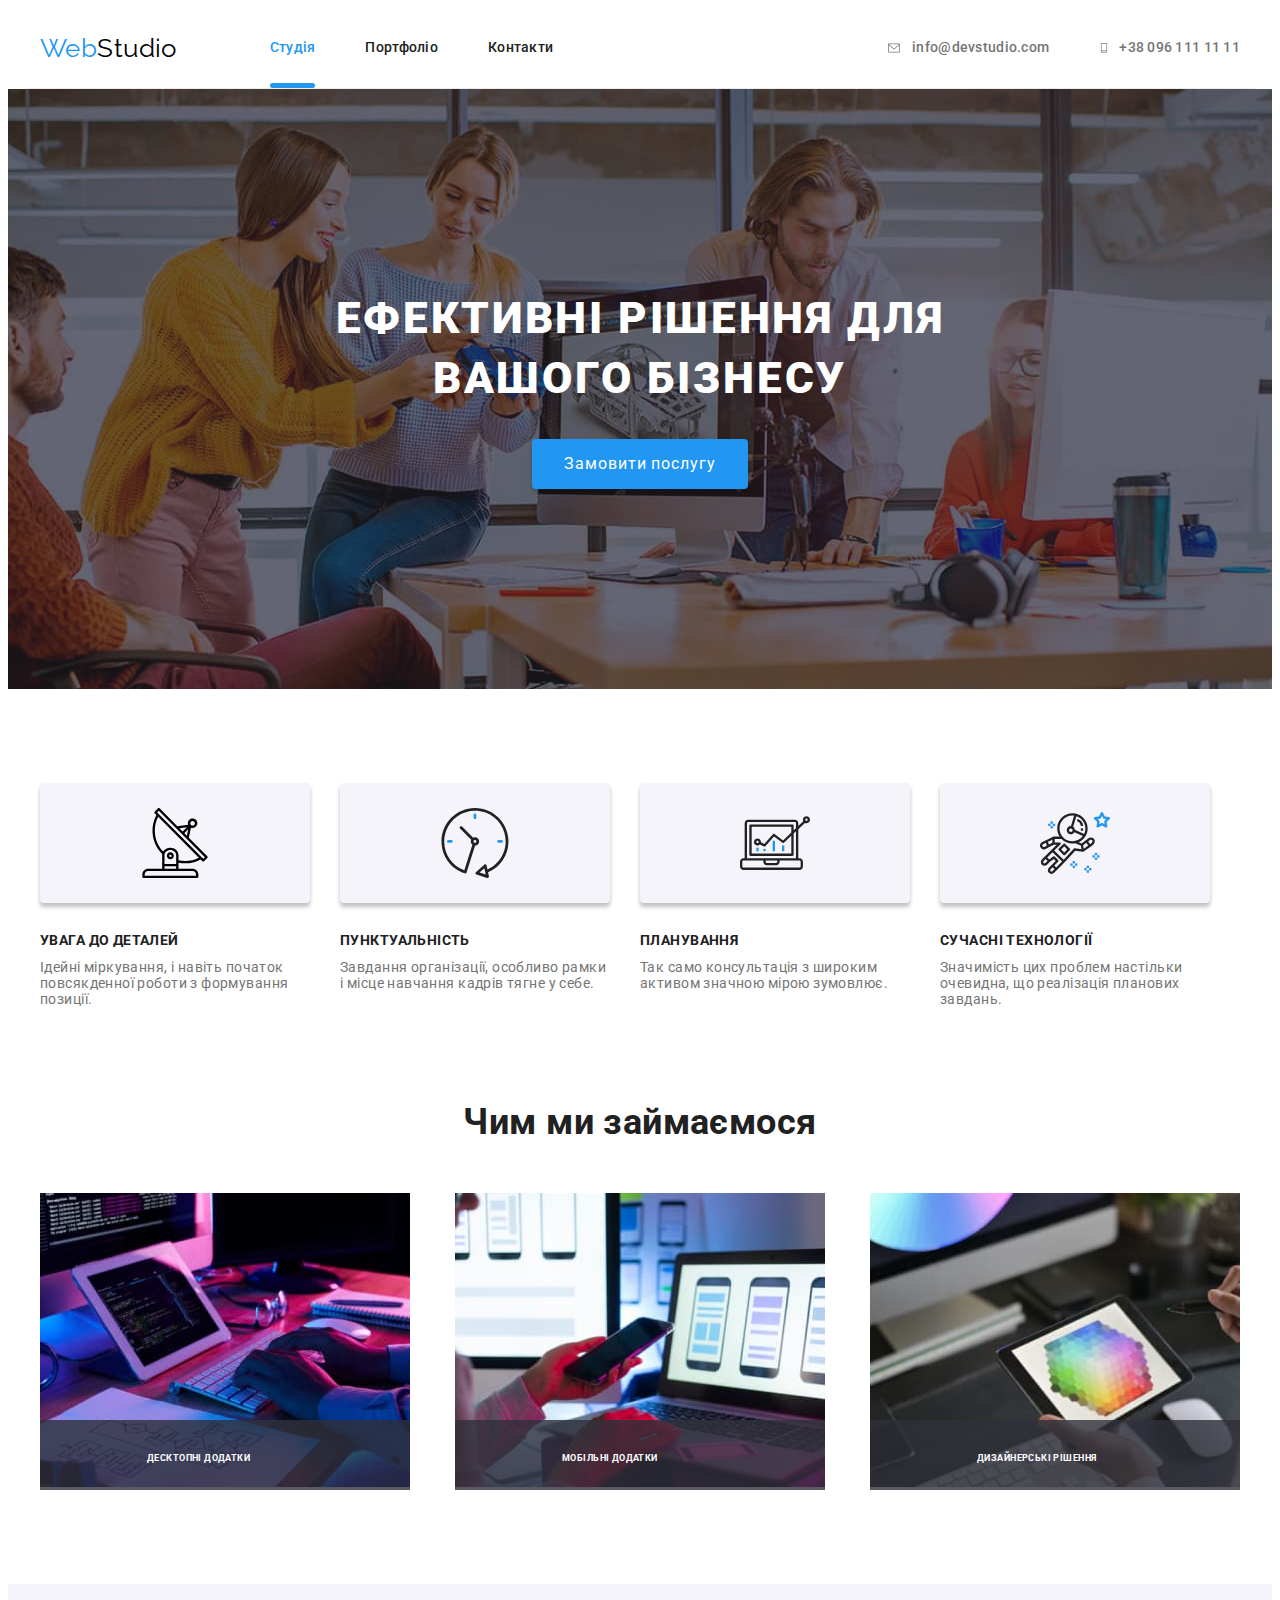
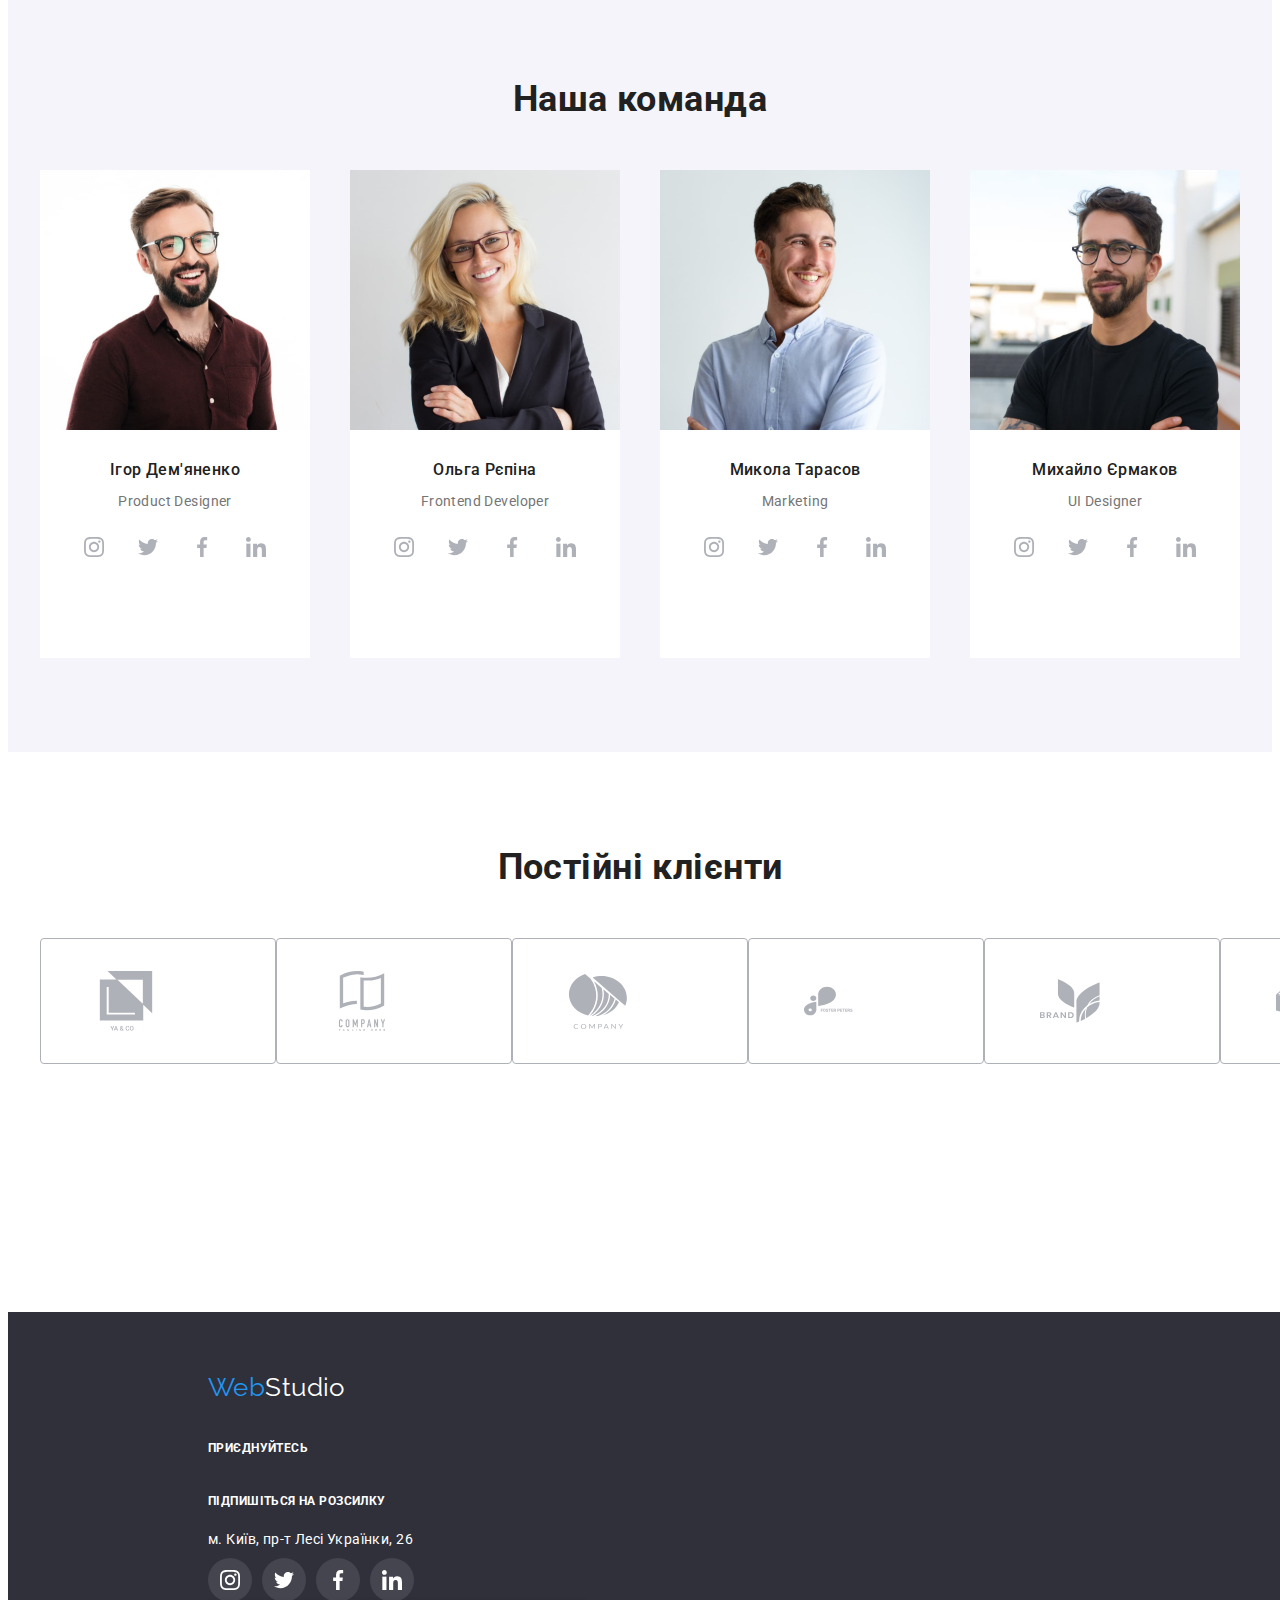
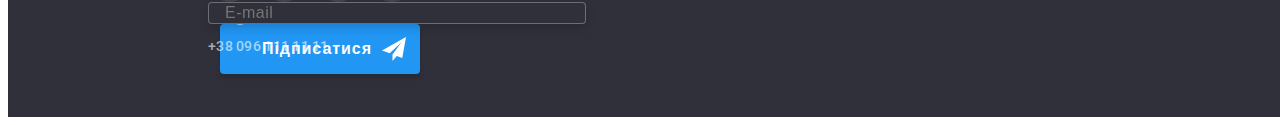
==== index.html @ 3f57dd4a "test for footer" ====
<!DOCTYPE html>
<html lang="uk">
<head>
    <meta charset="UTF-8">
    <meta http-equiv="X-UA-Compatible" content="IE=edge">
    <meta name="viewport" content="width=device-width, initial-scale=1.0">
    <title>Precourse</title>
    <style>
        @import url('https://fonts.googleapis.com/css2?family=Raleway:wght@700&family=Roboto:wght@400;500;700;900&display=swap');
    </style>
    <link rel="stylesheet" href="https://cdnjs.cloudflare.com/ajax/libs/modern-normalize/1.1.0/modern-normalize.min.css"
        integrity="sha512-wpPYUAdjBVSE4KJnH1VR1HeZfpl1ub8YT/NKx4PuQ5NmX2tKuGu6U/JRp5y+Y8XG2tV+wKQpNHVUX03MfMFn9Q=="
        crossorigin="anonymous" referrerpolicy="no-referrer" />
    <link rel="stylesheet" href="./css/styles.css" />
</head>
<body>
    <header class="header">
        <div class="container header__container">
            <nav class="navigation">
                <a href="./index.html" class="logo"> <span class="logo__accent">Web</span>Studio</a>
                <ul class="site-nav list">
                    <li class="item">
                        <a href="./index.html" class="site-nav__link link site-nav__link--current current">Студія</a>
                    </li>
                    <li class="item">
                        <a href="./portfolio.html" class="site-nav__link link">Портфоліо</a>
                    </li>
                    <li class="item">
                        <a href="#" class="site-nav__link link">Контакти</a>
                    </li>
                </ul>
            </nav>
            <ul class="list contacts-nav">
                <li class="item">
                    <a href="mailto:info@devstudio.com" class="contacts-nav__link link">
                        <svg class="contacts-nav__icon" width="16" height="12">
                            <use href="./images/icon.svg#icon-mail"></use>
                        </svg>info@devstudio.com</a>
                    </li>
                <li class="item">
                    <a href="tel:+380961111111" class="contacts-nav__link link"><svg class="contacts-nav__icon" width="10" height="16">
                        <use href="./images/icon.svg#icon-smartfone"></use>
                    </svg>+38 096 111 11 11</a>
                    </li>
            </ul>
        </div>
    </header>
    <main>
        <section class="hero overlay">
            <div class="container hero__container">
                <h1 class="hero__title">Ефективні рішення для вашого бізнесу</h1>
                <button type="button" class="hero__button" data-modal-open>Замовити послугу</button>
            </div>
        </section>
        <section class="features">
            <div class="section container features__container">
                <h2 class="features__title hidden">Переваги</h2>
                <ul class="list features-list">
                    <li class="item">
                        <div class="features-list__details">
                            <svg class="features__icon" width="70" height="70">
                                <use href="./images/icon.svg#icon-antena"></use>
                            </svg>
                        </div>
                        <h3 class="features-list__title">УВАГА ДО ДЕТАЛЕЙ</h3>
                        <p class="features__text">Ідейні міркування, і навіть початок повсякденної роботи з формування позиції.</p>
                    </li>
                    <li class="item">
                        <div class="features-list__details">
                            <svg class="features__icon" width="70" height="70">
                            <use href="./images/icon.svg#icon-rolex"></use>
                            </svg>
                        </div>
                        <h3 class="features-list__title">ПУНКТУАЛЬНІСТЬ</h3>
                        <p class="features__text">Завдання організації, особливо рамки і місце навчання кадрів тягне у себе.</p>
                    </li>
                    <li class="item">
                        <div class="features-list__details">
                            <svg class="features__icon" width="70" height="70">
                            <use href="./images/icon.svg#icon-comp"></use>
                            </svg>
                        </div>
                        <h3 class="features-list__title">ПЛАНУВАННЯ</h3>
                        <p class="features__text">Так само консультація з широким активом значною мірою зумовлює.</p>
                    </li>
                    <li class="item">
                        <div class="features-list__details">
                                <svg class="features__icon" width="70" height="70">
                                <use href="./images/icon.svg#icon-superman"></use>
                            </svg>
                        </div>
                        <h3 class="features-list__title">СУЧАСНІ ТЕХНОЛОГІЇ</h3>
                        <p class="features__text">Значимість цих проблем настільки очевидна, що реалізація планових завдань.</p>
                    </li>
                </ul>
            </div>
        </section>
        <section>
            <div class="section container work">
                <h2 class="work__title">Чим ми займаємося</h2>
                <ul class="list work__section">
                    <li>
                        <div class="work-design">
                            <img class="work-design__image" src="./images/picture1.jpg" alt="Чоловік друкує завдання з листка на планшеті" width="370" height="294">
                                <div class="work-backgroung"></div>
                            <h6 class="work-backgroung__text">десктопні додатки</h6>
                        </div>   
                    </li>
                    <li>
                        <div class="work-design">
                            <img class="work-design__image" src="./images/picture2.jpg" alt="Жінка друкує завдання з смартфону на ноутбукі" width="370" height="294">
                                <div class="work-backgroung"></div>
                            <h6 class="work-backgroung__text">мобільні додатки</h6>
                        </div>
                    </li>
                    <li>
                        <div class="work-design">
                            <img class="work-design__image" src="./images/picture3.jpg" alt="Жінка підбирає колір з планшету на комп'ютері" width="370" height="294">
                                <div class="work-backgroung"></div>
                            <h6 class="work-backgroung__text">дизайнерські рішення</h6>
                        </div>
                    </li>
                </ul>
            </div>
        </section>
        <section class="team">
            <div class="section container">
                <h2 class="team__title">Наша команда</h2>
                <ul class="list team__cards-list">
                    <li class="cards">
                        <img class="cards__photo" src="./images/photo1.jpg" alt="Ігор Дем'яненко" width="270" height="260">
                        <div class="business-card">
                            <h4 class="business-card__name">Ігор Дем'яненко</h4>
                            <p class="business-card__text">Product Designer</p>
                                <ul class="icons-list list">
                                    <li class="item">
                                        <a class="circle-icon" href="">
                                            <svg class="circle-icon__svg" width="20" height="20">
                                                <use href="./images/icon.svg#icon-instagram"></use>
                                            </svg>
                                        </a>
                                    </li>
                                    <li class="item">
                                        <a class="circle-icon" href="">
                                            <svg class="circle-icon__svg" width="20" height="20">
                                                <use href="./images/icon.svg#icon-twitter"></use>
                                            </svg>
                                        </a>
                                    </li>
                                    <li class="item">
                                        <a class="circle-icon" href="">
                                            <svg class="circle-icon__svg" width="20" height="20">
                                                <use href="./images/icon.svg#icon-facebook"></use>
                                            </svg>
                                        </a>
                                    </li>
                                    <li class="item">
                                        <a class="circle-icon" href="">
                                            <svg class="circle-icon__svg" width="20" height="20">
                                                <use href="./images/icon.svg#icon-linkedin"></use>
                                            </svg>
                                        </a>
                                    </li>
                                </ul>
                        </div>
                    </li>
                    <li class="cards">
                        <img class="cards__photo" src="./images/photo2.jpg" alt="Ольга Рєпіна" width="270" height="260">
                        <div class="business-card">
                            <h4 class="business-card__name">Ольга Рєпіна</h4>
                            <p class="business-card__text">Frontend Developer</p>
                            <ul class="icons-list list">
                                <li class="item">
                                    <a class="circle-icon" href="">
                                        <svg class="circle-icon__svg" width="20" height="20">
                                            <use href="./images/icon.svg#icon-instagram"></use>
                                        </svg>
                                    </a>
                                </li>
                                <li class="item">
                                    <a class="circle-icon" href="">
                                        <svg class="circle-icon__svg" width="20" height="20">
                                            <use href="./images/icon.svg#icon-twitter"></use>
                                        </svg>
                                    </a>
                                </li>
                                <li class="item">
                                    <a class="circle-icon" href="">
                                        <svg class="circle-icon__svg" width="20" height="20">
                                            <use href="./images/icon.svg#icon-facebook"></use>
                                        </svg>
                                    </a>
                                </li>
                                <li class="item">
                                    <a class="circle-icon" href="">
                                        <svg class="circle-icon__svg" width="20" height="20">
                                            <use href="./images/icon.svg#icon-linkedin"></use>
                                        </svg>
                                    </a>
                                </li>
                            </ul>
                        </div>
                    </li>
                    <li class="cards">
                        <img class="cards__photo" src="./images/photo3.jpg" alt="Микола Тарасов" width="270" height="260">
                        <div class="business-card">
                            <h4 class="business-card__name">Микола Тарасов</h4>
                            <p class="business-card__text">Marketing</p>
                            <ul class="icons-list list">
                                <li class="item">
                                    <a class="circle-icon" href="">
                                        <svg class="circle-icon__svg" width="20" height="20">
                                            <use href="./images/icon.svg#icon-instagram"></use>
                                        </svg>
                                    </a>
                                </li>
                                <li class="item">
                                    <a class="circle-icon" href="">
                                        <svg class="circle-icon__svg" width="20" height="20">
                                            <use href="./images/icon.svg#icon-twitter"></use>
                                        </svg>
                                    </a>
                                </li>
                                <li class="item">
                                    <a class="circle-icon" href="">
                                        <svg class="circle-icon__svg" width="20" height="20">
                                            <use href="./images/icon.svg#icon-facebook"></use>
                                        </svg>
                                    </a>
                                </li>
                                <li class="item">
                                    <a class="circle-icon" href="">
                                        <svg class="circle-icon__svg" width="20" height="20">
                                            <use href="./images/icon.svg#icon-linkedin"></use>
                                        </svg>
                                    </a>
                                </li>
                            </ul>
                        </div>
                    </li>
                    <li class="cards">
                        <img class="cards__photo" src="./images/photo4.jpg" alt="Михайло Єрмаков" width="270" height="260">
                        <div class="business-card">
                            <h4 class="business-card__name">Михайло Єрмаков</h4>
                            <p class="business-card__text">UI Designer</p>
                            <ul class="icons-list list">
                                <li class="item">
                                    <a class="circle-icon" href="">
                                        <svg class="circle-icon__svg" width="20" height="20">
                                            <use href="./images/icon.svg#icon-instagram"></use>
                                        </svg>
                                    </a>
                                </li>
                                <li class="item">
                                    <a class="circle-icon" href="">
                                        <svg class="circle-icon__svg" width="20" height="20">
                                            <use href="./images/icon.svg#icon-twitter"></use>
                                        </svg>
                                    </a>
                                </li>
                                <li class="item">
                                    <a class="circle-icon" href="">
                                        <svg class="circle-icon__svg" width="20" height="20">
                                            <use href="./images/icon.svg#icon-facebook"></use>
                                        </svg>
                                    </a>
                                </li>
                                <li class="item">
                                    <a class="circle-icon" href="">
                                        <svg class="circle-icon__svg" width="20" height="20">
                                            <use href="./images/icon.svg#icon-linkedin"></use>
                                        </svg>
                                    </a>
                                </li>
                            </ul>
                        </div>
                    </li>
                </ul>
            </div>
            <section class="section clients">
                <div class="container">
                    <h2 class="clients__title">Постійні клієнти</h2>
                    <ul class="clients__icon list">
                        <li class="item">
                            <a class="clients__link" href="#"><svg width="106" height="60">
                                <use href="./images/icon.svg#icon-clientyaco"></use>
                                </svg>
                            </a>
                        </li>
                        <li class="item">
                            <a class="clients__link" href="#"><svg width="106" height="60">
                                <use href="./images/icon.svg#icon-clienttaglinehere"></use>
                                </svg>
                            </a>
                        </li>
                        <li class="item">
                            <a class="clients__link" href="#">
                                <svg width="106" height="60">
                                <use href="./images/icon.svg#icon-clientcompany"></use>
                                </svg>
                            </a>
                        </li>
                        <li class="item">
                            <a class="clients__link" href="#">
                                <svg width="106" height="60">
                                <use href="./images/icon.svg#icon-clientfosterpeters"></use>
                                </svg>
                            </a>
                        </li>
                        <li class="item">
                            <a class="clients__link" href="#">
                                <svg width="106" height="60">
                                <use href="./images/icon.svg#icon-clientbrand"></use>
                                </svg>
                            </a>
                        </li>
                        <li class="item">
                            <a class="clients__link" href="#">
                                <svg width="106" height="60">
                                <use href="./images/icon.svg#icon-clienttagline"></use>
                                </svg>
                            </a>
                        </li>
                    </ul>
                </div>
            </section>
        </section>
    </main>
    <footer class="footer">
        <div class="footer__nav container"> 
            <div class="footer-first-flex">
                <a href="./index.html" class="logo footer-first-flex__footer-logo"> <span class="logo__accent">Web</span>Studio</a>
                <h5 class="footer-first-flex__join-title">приєднуйтесь</h5>
                <h5 class="footer-first-flex__join-title footer-first-flex__join-title--marginleft">підпишіться на розсилку</h5>
            </div>
            <div class="footer-second-flex">
                <address class="footer-second-flex__address-text">м. Київ, пр-т Лесі Українки, 26</address>
                <ul class="footer-second-flex__footer-icon list">
                    <li class="item">
                        <a class="circle-icon footer-circle-icon" href="#">
                            <svg class="icon" width="20" height="20">
                                <use href="./images/icon.svg#icon-instagram"></use>
                            </svg>
                        </a>
                    </li>
                    <li class="item">
                        <a class="circle-icon footer-circle-icon" href="#">
                            <svg class="icon" width="20" height="20">
                                <use href="./images/icon.svg#icon-twitter"></use>
                            </svg>
                        </a>
                    </li>
                    <li class="item">
                        <a class="circle-icon footer-circle-icon" href="#">
                            <svg class="icon" width="20" height="20">
                                <use href="./images/icon.svg#icon-facebook"></use>
                            </svg>
                        </a>
                    </li>
                    <li class="item">
                        <a class="circle-icon footer-circle-icon" href="#">
                            <svg class="icon" width="20" height="20">
                                <use href="./images/icon.svg#icon-linkedin"></use>
                            </svg>
                        </a>
                    </li>
                </ul>
                <form class="spam"></form>
                    <label for="mail"></label>
                    <input class="spam-field" type="email" name="mail" placeholder="E-mail" />
                    <button class="spam-btn" type="submit">Підписатися
                        <svg class="icon" width="24" height="24">
                                <use href="./images/icon.svg#icon-paperplane"></use>
                            </svg>
                    </button>
                </form>
            </div>
                <ul class="list footer-links">
                    <li class="item">
                        <a href="mailto:info@devstudio.com" class="contacts-nav__link footer-link link">info@devstudio.com</a>
                    </li>
                    <li class="item">
                        <a href="tel:+380961111111" class="contacts-nav__link footer-link link">+38 096 111 11 11</a>
                    </li>
                </ul>
        </div>
            
    </footer>

    <div class="backdrop is-hidden" data-backdrop>
        <div class="modal">
            <p class="modal__title">Залиште свої дані, ми вам передзвонимо</p>
             <form class="modal__form-field">

                    <label for="name" class="modal__form-label">Ім'я
                    <input type="name" class="modal__form-input" name="username" id="name">
                    <svg class="modal__icon" width="18" height="18">
                        <use href="./images/icon.svg#icon-persone"></use>
                        </svg>
                    </label>
                
                    <label for="tel" class="modal__form-label">Телефон
                        <input type="tel" class="modal__form-input" name="phone" id="tel">
                        <svg class="modal__icon" width="18" height="18">ramka
                        <use href="./images/icon.svg#icon-modaltrubka"></use>
                        </svg>
                    </label>

                    <label for="mail" class="modal__form-label">Пошта
                        <input type="mail" class="modal__form-input" name="mail" id="mail">
                        <svg class="modal__icon" width="18" height="18">
                        <use href="./images/icon.svg#icon-modalenvelope"></use>
                        </svg>
                    
                    </label>


                    <label class="modal__form-label">Коментар
                    <textarea class="modal__form-textarea" name="feedback" rows="5" placeholder="Введіть текст"></textarea>
                    </label>

                    <label class="modal__form-privacy">
                        <svg class="modal__icon" width="18" height="18">
                        <use href="./images/icon.svg#icon-modalramka"></use>
                        </svg>

                    <div class="checkbox-form">
                        <input class="checkbox-form__hidden" type="checkbox" name="confirmation" value="agreement"/>
                        <span class="checkbox-form_ramka"></span>
                        <p class="checkbox-form__modal-text">Погоджуюся з розсилкою та приймаю <a href=""class="checkbox-form__agreement-link">Умови договору</a></p>
                    </div>
                    </label>

                    <button class="modal-main-btn" type="submit">Відправити</button>
                </form>
                   <button class="modal-cross-btn" data-modal-close>
                        <svg width="11" height="11">
                        <use href="./images/icon.svg#icon-cross"></use>
                        </svg>
                    </button>
        </div>
        
    
    </div>
        
    
    </div>
    
    <script src="./js/modal.js"></script>
</body>
</html>
---- css/styles.css ----
:root {
  --primary-text-color: #757575;
  --primery-title-color: #212121;
  --accent-color: #2196f3;
  --primary-white-color: #ffffff;
  --footer-hero-background-color: #2f303a;
  --header-logo-color: #000000;
  --staff-color: #f5f4fa;
  --icon-color: #afb1b8;
}

body {
  background-color: var(--primary-white-color);
  color: var(--primary-text-color);
  font-family: Roboto, sans-serif;
  font-size: 14px;
  letter-spacing: 0.03em;
}

.list {
  list-style: none;
  padding: 0;
  margin: 0;
}

.link {
  text-decoration: none;
}

.logo {
  display: inline-block;
  text-decoration: none;
  margin-right: 93px;

  font-family: 'Raleway', variable;
  font-size: 26px;
  line-height: 1.19;
  color: var(--header-logo-color);
}
.logo__accent {
  color: var(--accent-color);
}

.contacts-nav__link {
  display: flex;
  align-items: center;
  color: var(--primary-text-color);
  font-weight: 500;
  line-height: 1.4;
  letter-spacing: 0.02em;

  transition: color 250ms cubic-bezier(0.4, 0, 0.2, 1);
}

.contacts-nav__link:hover,
.contacts-nav__link:focus {
  color: var(--accent-color);
}

.link:hover,
.link:focus {
  color: var(--accent-color);
}

.hero {
  padding-top: 0;
}

.footer {
  min-width: 1600px;
  padding-top: 60px;
  padding-bottom: 60px;
  background: var(--footer-hero-background-color);
  margin: 0 auto;
}

.hero__title {
  margin-top: 0;
  margin-bottom: 30px;
  margin-left: auto;
  margin-right: auto;
  width: 696px;

  text-transform: uppercase;
  font-weight: 900;
  font-size: 44px;
  line-height: 1.36;
  letter-spacing: 0.06em;
  color: var(--primary-white-color);
}

.hidden {
  visibility: hidden;

  position: absolute;
  width: 1px;
  height: 1px;
  padding: 0;
  margin: -1px;
  clip-path: inset(100%);
  clip: rect(0 0 0 0);
  overflow: hidden;
  white-space: nowrap;
  border: 0;
}

.work__title,
.team__title,
.clients__title {
  margin-top: 0;
  margin-bottom: 50px;
  width: 366px;
  margin-left: auto;
  margin-right: auto;

  text-align: center;
  font-size: 36px;
  line-height: 1.17;
  color: var(--primery-title-color);
}

.team__title {
  width: 264px;
}

.clients__title {
  margin-bottom: 50px;
}

.site-nav__link {
  position: relative;
  display: block;
  padding-top: 32px;
  padding-bottom: 32px;

  font-weight: 500;
  line-height: 1.14;
  letter-spacing: 0.02em;
  color: var(--primery-title-color);

  transition: color 250ms cubic-bezier(0.4, 0, 0.2, 1);
}

.site-nav__link--current,
.portfolio__project .current {
  color: var(--accent-color);
}

.site-nav {
  display: flex;
}

.site-nav .item + .item {
  margin-left: 50px;
}

.contacts-nav {
  display: flex;
  margin-left: auto;
}

.navigation {
  display: flex;
}

.navigation .logo {
  display: flex;
  align-items: center;
}

.contacts-nav .item:not(:last-child) {
  padding-right: 50px;
}

.features-list__title {
  margin-top: 0;
  margin-bottom: 10px;
  width: 270px;
  font-size: 14px;
  line-height: 1.14;
  color: var(--primery-title-color);
}

.features__text {
  margin-top: 0;
  margin-bottom: 0;
  width: 270px;
}

.business-card__name {
  margin-top: 0;
  margin-bottom: 10px;
  font-weight: 500;
  font-size: 16px;
  line-height: 1.19;
  color: var(--primery-title-color);
}

.team {
  background-color: var(--staff-color);
}

.hero__button {
  display: inline-block;
  min-width: 216px;
  height: 50px;
  padding: 10px 32px;

  text-align: center;
  border: none;
  border-radius: 4px;

  background-color: var(--accent-color);
  color: var(--primary-white-color);
  box-shadow: 0px 4px 4px rgba(0, 0, 0, 0.15);
  font-size: 16px;
  line-height: 1.9;
  letter-spacing: 0.06em;
  cursor: pointer;
  font-family: inherit;

  transition: background-color 250ms cubic-bezier(0.4, 0, 0.2, 1);
}

.hero__button:hover,
.hero__button:focus {
  background-color: var(--accent-color);
}

.portfolio__button-list {
  display: flex;
  justify-content: center;
  margin-bottom: 34px;
}

.portfolio__button-list .item:not(:last-child) {
  margin-right: 8px;
}

.portfolio__button {
  display: inline-block;
  cursor: pointer;
  text-align: center;
  border-radius: 4px;
  border: none;
  height: 38px;
  padding: 6px 22px;
  background-color: #f5f4fa;
  color: var(--primery-title-color);
  font-weight: 500;
  font-size: 16px;
  line-height: 1.63;
  font-family: inherit;

  transition: background-color 250ms cubic-bezier(0.4, 0, 0.2, 1),
    color 250ms cubic-bezier(0.4, 0, 0.2, 1), box-shadow 250ms cubic-bezier(0.4, 0, 0.2, 1);
}

.portfolio__project .current {
  padding: 6px 25px;
}

.portfolio__button:hover,
.portfolio__button:focus {
  background-color: var(--accent-color);
  color: var(--primary-white-color);
  box-shadow: 0 4px 4px 0 rgba(0, 0, 0, 0.25);
}

.project-title {
  margin-top: 0;
  margin-bottom: 4px;
  font-size: 18px;
  line-height: 2;
  letter-spacing: 0.06em;
  color: var(--primery-title-color);
}

.project-examples {
  padding: 20px 24px;
  width: 370px;
  background: var(--primary-white-color);
  border: 1px solid #eeeeee;
}

.footer-link {
  color: rgba(255, 255, 255, 0.6);
}

.footer-links .item:not(:last-child) {
  margin-bottom: 9px;
}

.features .text {
  line-height: 1.71;
}

.business-card {
  padding-top: 30px;
  padding-bottom: 30px;
  width: 270px;
  height: 168px;
  text-align: center;
  background-color: var(--primary-white-color);
}

.business-card .text {
  display: inline-block;
  min-width: 76px;
  margin: 0;
  font-size: 16px;
  line-height: 1.19;
}

.portfolio__project .text {
  font-size: 16px;
  line-height: 1.88;
  color: var(--primary-text-color);
}

.project-examples .text {
  margin: 0;
}

.footer-second-flex__address-text {
  width: 231px;
  height: 21px;
  margin-bottom: 9px;
  font-style: normal;
  line-height: 1.71;
  color: var(--primary-white-color);
}

.container {
  max-width: 1200px;
  padding-left: 15px;
  padding-right: 15px;
  margin: 0 auto;
}

.header__container {
  display: flex;
  align-items: center;
  justify-content: center;
  border-bottom: 1px solid #ececec;
}
.section {
  padding-top: 94px;
  padding-bottom: 94px;
}

.hero__container {
  padding-top: 200px;
  padding-bottom: 280px;
  text-align: center;
}

.features__container,
.portfolio-button-container {
  padding-bottom: 0;
}

.work {
  padding-bottom: 94px;
}

.clients {
  height: 372px;
  margin-left: auto;
  margin-right: auto;
  background-color: var(--primary-white-color);
}

.footer-container {
  padding-top: 0;
  padding-bottom: 0;
}

.project-container {
  padding-top: 50px;
  padding-bottom: 94px;
}

.project-overlay__picture,
.cards__photo {
  display: block;
}

.features-list {
  display: flex;
  flex-direction: row;
}
.features-list .item:not(:last-child) {
  margin-right: 30px;
}

.work__section {
  display: flex;
  justify-content: space-between;
}

.team__cards-list {
  display: flex;
  justify-content: space-between;
}

.project {
  display: flex;
  flex-wrap: wrap;
}

.project .item {
  margin-right: 30px;
  margin-bottom: 30px;
}

.project .item:nth-child(3n) {
  margin-right: 0;
}

.project .item:nth-last-child(-n + 3) {
  margin-bottom: 0;
}

.project .item:hover {
  box-shadow: 0 4px 4px 0 rgba(0, 0, 0, 0.25);
}
/* Overlay */

.overlay {
  max-width: 1600px;
  height: 600px;
  margin-right: auto;
  margin-left: auto;
  background-color: var(--footer-hero-background-color);

  background-image: linear-gradient(to right, rgba(47, 48, 58, 0.4), rgba(47, 48, 58, 0.4)),
    url('../images/Hero.jpg');
  background-position: center;
  background-repeat: no-repeat;
  background-size: cover;
}

.cards:hover {
  box-shadow: 0 4px 4px 0 rgba(0, 0, 0, 0.25);
}

/* Icons */

.contacts-nav__icon {
  display: inline-block;
  margin-right: 10px;
  fill: currentColor;
}

.features-list__details {
  display: flex;
  justify-content: center;
  align-items: center;
  margin-bottom: 30px;

  width: 270px;
  height: 120px;
  border-radius: 4px;
  box-shadow: 0 4px 4px 0 rgba(0, 0, 0, 0.25);
  background-color: var(--staff-color);
}

.icons-list {
  display: flex;
  justify-content: center;
  margin-top: 16px;
  padding: 0 32px 30px;
  margin-left: auto;
  margin-right: auto;
  width: 206px;
  height: 44px;
}

.icons-list .item:not(:last-child) {
  margin-right: 10px;
}

.circle-icon {
  display: flex;
  justify-content: center;
  align-items: center;
  border-radius: 50%;
  width: 44px;
  height: 44px;
  fill: var(--icon-color);

  transition: background-color 250ms cubic-bezier(0.4, 0, 0.2, 1),
    border-color 250ms cubic-bezier(0.4, 0, 0.2, 1), fill 250ms cubic-bezier(0.4, 0, 0.2, 1);
}

.circle-icon:hover,
.circle-icon:focus {
  background-color: var(--accent-color);
  border-color: var(--accent-color);
  fill: var(--primary-white-color);
}

.clients__link {
  display: flex;
  justify-content: space-between;
  align-items: center;
  width: 170px;
  height: 92px;
  cursor: pointer;
  padding: 16px 32px;
  border: 1px solid var(--icon-color);
  border-radius: 4px;
  fill: var(--icon-color);

  transition: background-color 250ms cubic-bezier(0.4, 0, 0.2, 1),
    border-color 250ms cubic-bezier(0.4, 0, 0.2, 1), fill 250ms cubic-bezier(0.4, 0, 0.2, 1);
}

.clients__icon {
  display: flex;
  justify-content: space-between;
  align-items: center;
}

.clients__link:hover,
.clients__link:focus {
  border-color: var(--accent-color);
  fill: var(--accent-color);
}

/* Footer-join */
.footer-first-flex {
  display: flex;
  flex-direction: column;
  width: 231px;
  margin-right: 70px;
}
.footer-second-flex {
  display: flex;
  flex-direction: column;
  width: 206px;
  height: 80px;
  /* margin-right: 93px; */
}
.third-flex{
  display: flex;
  flex-direction: column;
  width: 570px;
  height: 86px;
}
.both-flex{
  display: flex;
  width: 580px;
}
.footer-first-flex__join-title {
  line-height: 1.14;
  text-transform: uppercase;
  margin-bottom: 20px;
  color: var(--primary-white-color);
}

.footer-first-flex__footer-logo {
  display: inline-block;
  margin-right: 0;
  padding: 0;
  margin-bottom: 20px;
  color: var(--primary-white-color);
}

.footer-second-flex__footer-icon {
  display: flex;
}
.all-flex{
  display: flex;
  flex-direction: row;
}
/* Spam-form */


.spam-btn {
  display: flex;
  justify-content: center;
  align-items: center;
  margin-left: 12px;
  padding: 10px 0 10px 28px;
  cursor: pointer;

  width: 200px;
  font-weight: 700;
  font-size: 16px;
  line-height: 1.86;
  letter-spacing: 0.06em;
  color: var(--primary-white-color);
  background-color: var(--accent-color);
  background: #2196f3;
  box-shadow: 0px 4px 4px rgba(0, 0, 0, 0.15);
  border: none;
  border-radius: 4px;
}

.spam-field {
  width: 358px;
  height: 50px;
  background-color: rgba(47, 48, 58, 1);
  border: 1px solid rgba(255, 255, 255, 0.3);
  filter: drop-shadow(0px 4px 4px rgba(0, 0, 0, 0.15));
  border-radius: 4px;
  padding-left: 16px;

  font-weight: 400;
  font-size: 16px;
  line-height: 1.25;
  letter-spacing: 0.03em;
  color: rgba(255, 255, 255, 0.6);
}

.spam-btn .icon {
  margin-left: 10px;
  fill: var(--primary-white-color);
}

.spam-field input::placeholder {
  font-weight: 400;
  font-size: 30px;
  padding-left: 16px;
  padding-top: 12px;
  line-height: 1.25;
  letter-spacing: 0.03em;
  color: rgba(255, 255, 255, 0.6);
}


.footer-second-flex__footer-icon .item:not(:last-child) {
  margin-right: 10px;
}

.footer-circle-icon {
  fill: var(--primary-white-color);
  background-color: rgba(255, 255, 255, 0.1);
}

/* Position */

/* .header{
    position: fixed;
    top: 0;
    left: 0;
    width: 100vw;
    border: 1px solid white;
    
} */

/* active */

.site-nav__link--current::after {
  content: '';
  position: absolute;
  display: block;
  left: 0;
  bottom: 0;
  width: 100%;
  height: 5px;
  border-radius: 5px;
  opacity: 1;
  background-color: var(--accent-color);
  transition: opacity 250ms cubic-bezier(0.4, 0, 0.2, 1);
}

/* Work position */

.work-design {
  position: relative;
}

.work-backgroung {
  position: absolute;
  left: 0;
  bottom: 0;
  width: 100%;
  height: 70px;
  background-image: linear-gradient(to right, rgba(47, 48, 58, 0.8), rgba(47, 48, 58, 0.8));
}

.work-backgroung__text {
  position: absolute;
  left: 107px;
  bottom: 27px;
  margin: 0;
  padding: 0;
  color: var(--primary-white-color);
  text-transform: uppercase;
}

/* Portfolio Overlay */

.project-overlay {
  position: relative;
  overflow: hidden;
}

.text-overlay {
  position: absolute;
  top: 0;
  left: 0;
  width: 100%;
  height: 100%;
  padding: 63px 24px;
  text-decoration: none;
  margin: 0;
  font-weight: 400;
  font-size: 18px;
  line-height: 1.56;
  letter-spacing: 0.03em;
  color: var(--primary-white-color);
  background-color: rgba(33, 150, 243, 0.9);
  transform: translateY(101%);
  transition: transform 250ms cubic-bezier(0.4, 0, 0.2, 1);
}

.project__link:hover .text-overlay {
  transform: translateY(0);
}
.project__link:focus .text-overlay {
  transform: translateY(0);
}

/* Modal window */

.backdrop {
  position: fixed;
  top: 0;
  left: 0;
  width: 100%;
  height: 100%;
  background-color: rgba(0, 0, 0, 0.2);
  transition-property: ();
  transition-duration: 500ms;
  transition-timing-function: cubic-bezier(0.4, 0, 0.2, 1);
}

.backdrop.is-hidden {
  opacity: 0;
  pointer-events: none;
}

.modal {
  position: absolute;
  left: 50%;
  top: 50%;
  transform: translate(-50%, -50%);
  min-width: 528px;
  height: 581px;
  padding: 40px;
  background-color: var(--primary-white-color);
  box-shadow: 0px 1px 3px rgba(0, 0, 0, 0.12), 0px 1px 1px rgba(0, 0, 0, 0.14),
    0px 2px 1px rgba(0, 0, 0, 0.2);
  border-radius: 4px;
}

.modal__form-field {
  width: 100%;
  margin-top: 0;
  display: flex;
  flex-direction: column;
}

.modal__form-field .modal__icon{
  position: absolute;
  bottom: 11px;
  left: 14px;
  cursor: pointer;
}

.modal-cross-btn {
  position: absolute;
  display: flex;
  justify-content: center;
  align-items: center;
  top: 8px;
  right: 8px;
  width: 30px;
  height: 30px;
  cursor: pointer;
  border: 1px solid rgba(0, 0, 0, 0.1);
  border-radius: 50%;
  background-color: var(--primary-white-color);
}

.modal-cross-btn:hover {
  fill: var(--accent-color);
}

.checkbox-form__modal-text {
  margin: 0;
  margin-left: 8.38px;
}

.modal__title {
  margin-top: 0;
  margin-bottom: 12px;
  text-align: center;
  font-weight: 700;
  font-size: 20px;
  line-height: 1.15;
  color: #212121;
}

.modal__form-label {
  position: relative;
  display: block;
  display: flex;
  flex-direction: column;
  width: 100%;
  margin-top: 10px;
}

.modal__form-label:first-child {
  margin-top: 0px;
}

.modal__form-input {
  width: 100%;
  height: 40px;
  padding: 0;
  padding-left: 42px;
  margin: 0;
  margin-top: 4px;
  cursor: pointer;
  border: 1px solid rgba(33, 33, 33, 0.2);
  border-radius: 4px;
}

.modal__form-input:hover {
  border-color: var(--accent-color);
}

.modal__form-input:hover + .modal__icon {
  fill: var(--accent-color);
}

.modal__form-input:focus {
  border-color: var(--accent-color);
}

.modal__form-input:focus + .modal__icon {
  fill: var(--accent-color);
}



.checkbox-form__hidden {
  margin-right: 8.38px;
}

.modal__form-textarea::placeholder {
  font-weight: 400;
  font-size: 12px;
  line-height: 14px;
  letter-spacing: 0.01em;

  color: rgba(117, 117, 117, 0.5);
}

.modal__form-textarea {
  margin-top: 4px;
  padding: 12px 16px;
  width: 448px;
  height: 120px;
  resize: none;
  border: 1px solid rgba(33, 33, 33, 0.2);
  border-radius: 4px;
}
.checkbox-form__agreement-link {
  color: var(--accent-color);
}

.modal-main-btn {
  width: 200px;
  height: 50px;
  padding: 10px 52px;
  margin: 30px auto 40px auto;

  font-weight: 700;
  font-size: 16px;
  line-height: 1.88;
  letter-spacing: 0.06em;

  cursor: pointer;
  box-shadow: 0px 4px 4px rgba(0, 0, 0, 0.15);
  border-radius: 4px;
  background-color: var(--accent-color);
  color: var(--primary-white-color);
}

.modal__form-privacy {
  position: relative;
}

.modal__form-privacy .modal__icon {
  position: absolute;
  top: 17px;
  left: -2px;
}

.checkbox-form {
  display: flex;
  flex-direction: row;
  align-items: center;
  margin-top: 18px;
}

.modal__form-privacy {
  position: relative;
}

.modal__form-privacy .icon {
  position: absolute;
  top: 50px;
  left: -2px;
}

.checkbox:checked +.icon {
  background-color: var(--accent-color);
}

/* .checkbox {
    appearance: none;
} */

.checkbox-form_ramka {
  margin-right: 8.38px;
  width: 16px;
  height: 15px;
  border: 2px solid #000000;
  border-radius: 4px;
  box-shadow: 0px 4px 4px rgba(0, 0, 0, 0.25);
  border-color: var(--primery-title-color);
}

.checkbox-form__hidden:checked +.checkbox-form_ramka {
  background-color: var(--accent-color);
  background-image: url(/images/ptichka.svg);
  background-size: contain;
  border-color: var(--accent-color);
}

.checkbox-form__hidden {
  position: absolute;
  clip: rect(1px 1px 1px 1px);
  clip: rect(1px, 1px, 1px, 1px);
  padding: 0;
  border: 0;
  height: 1px;
  width: 1px;
}
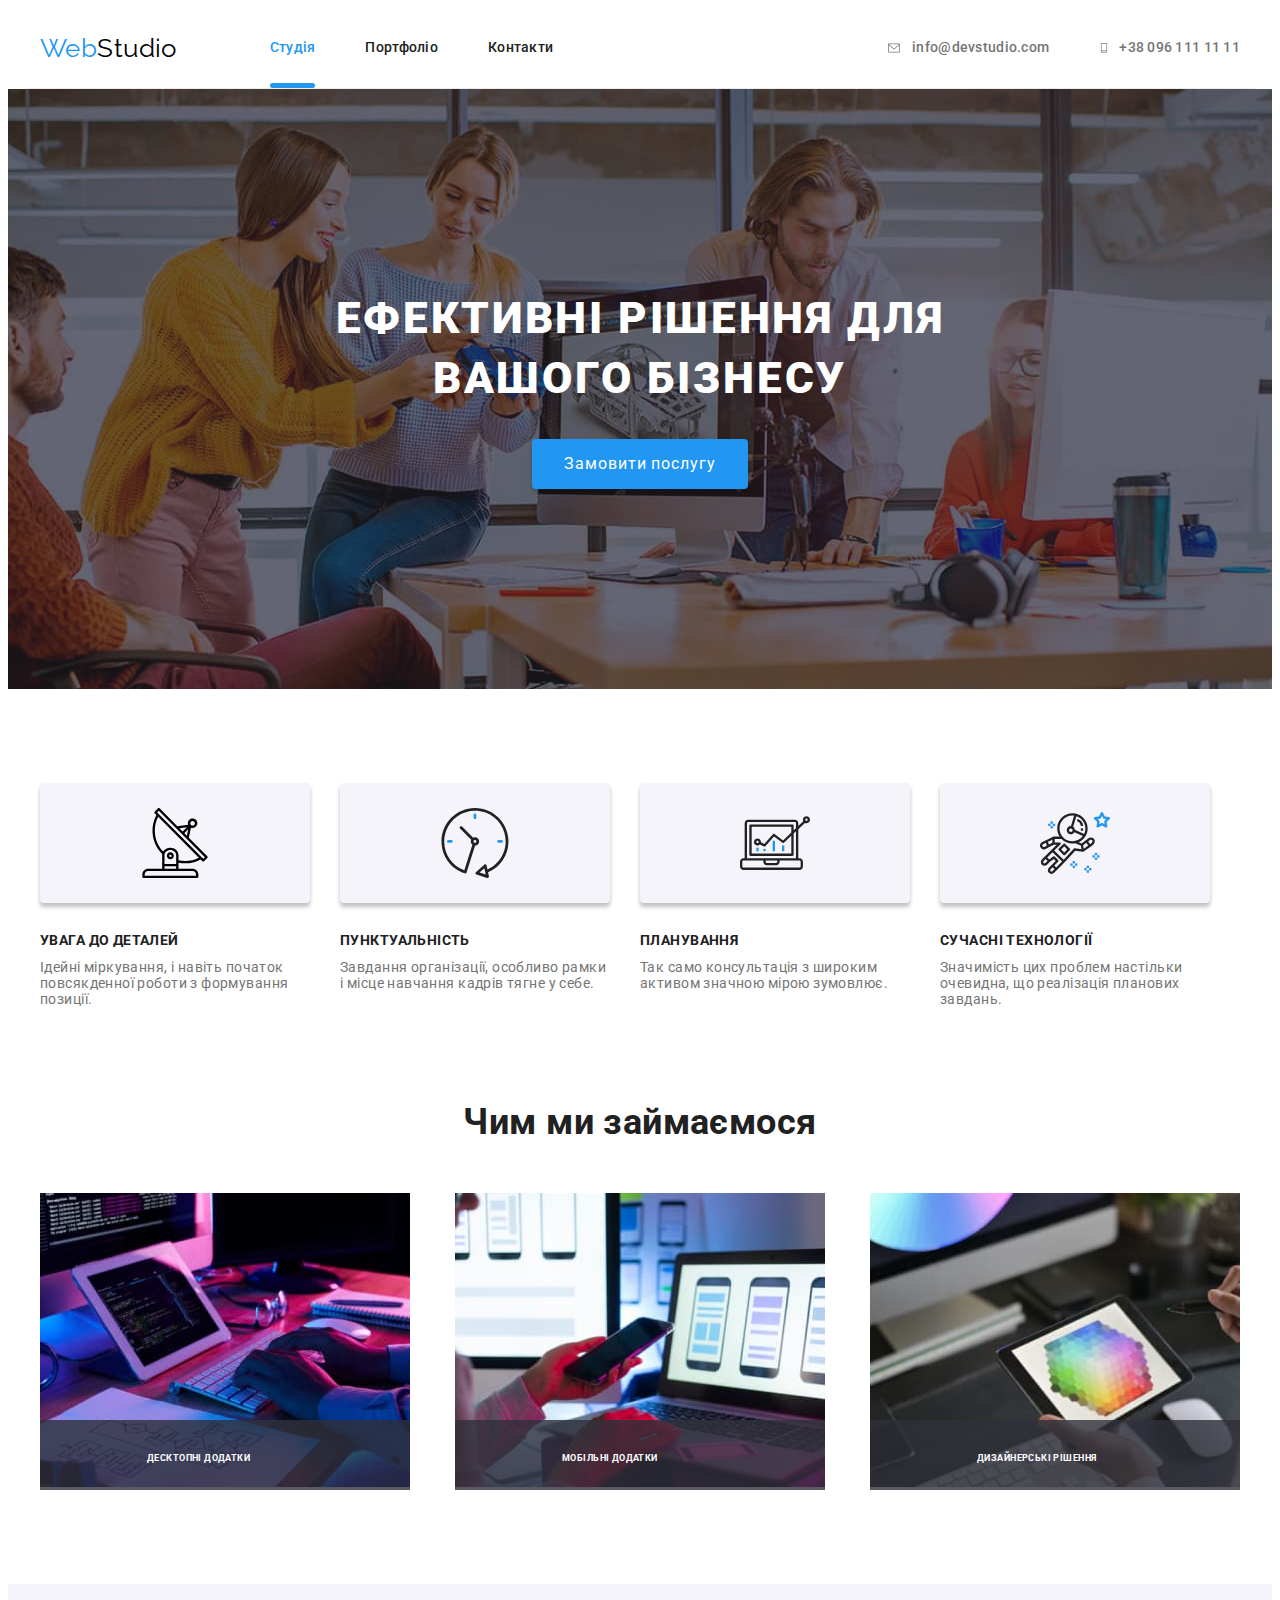
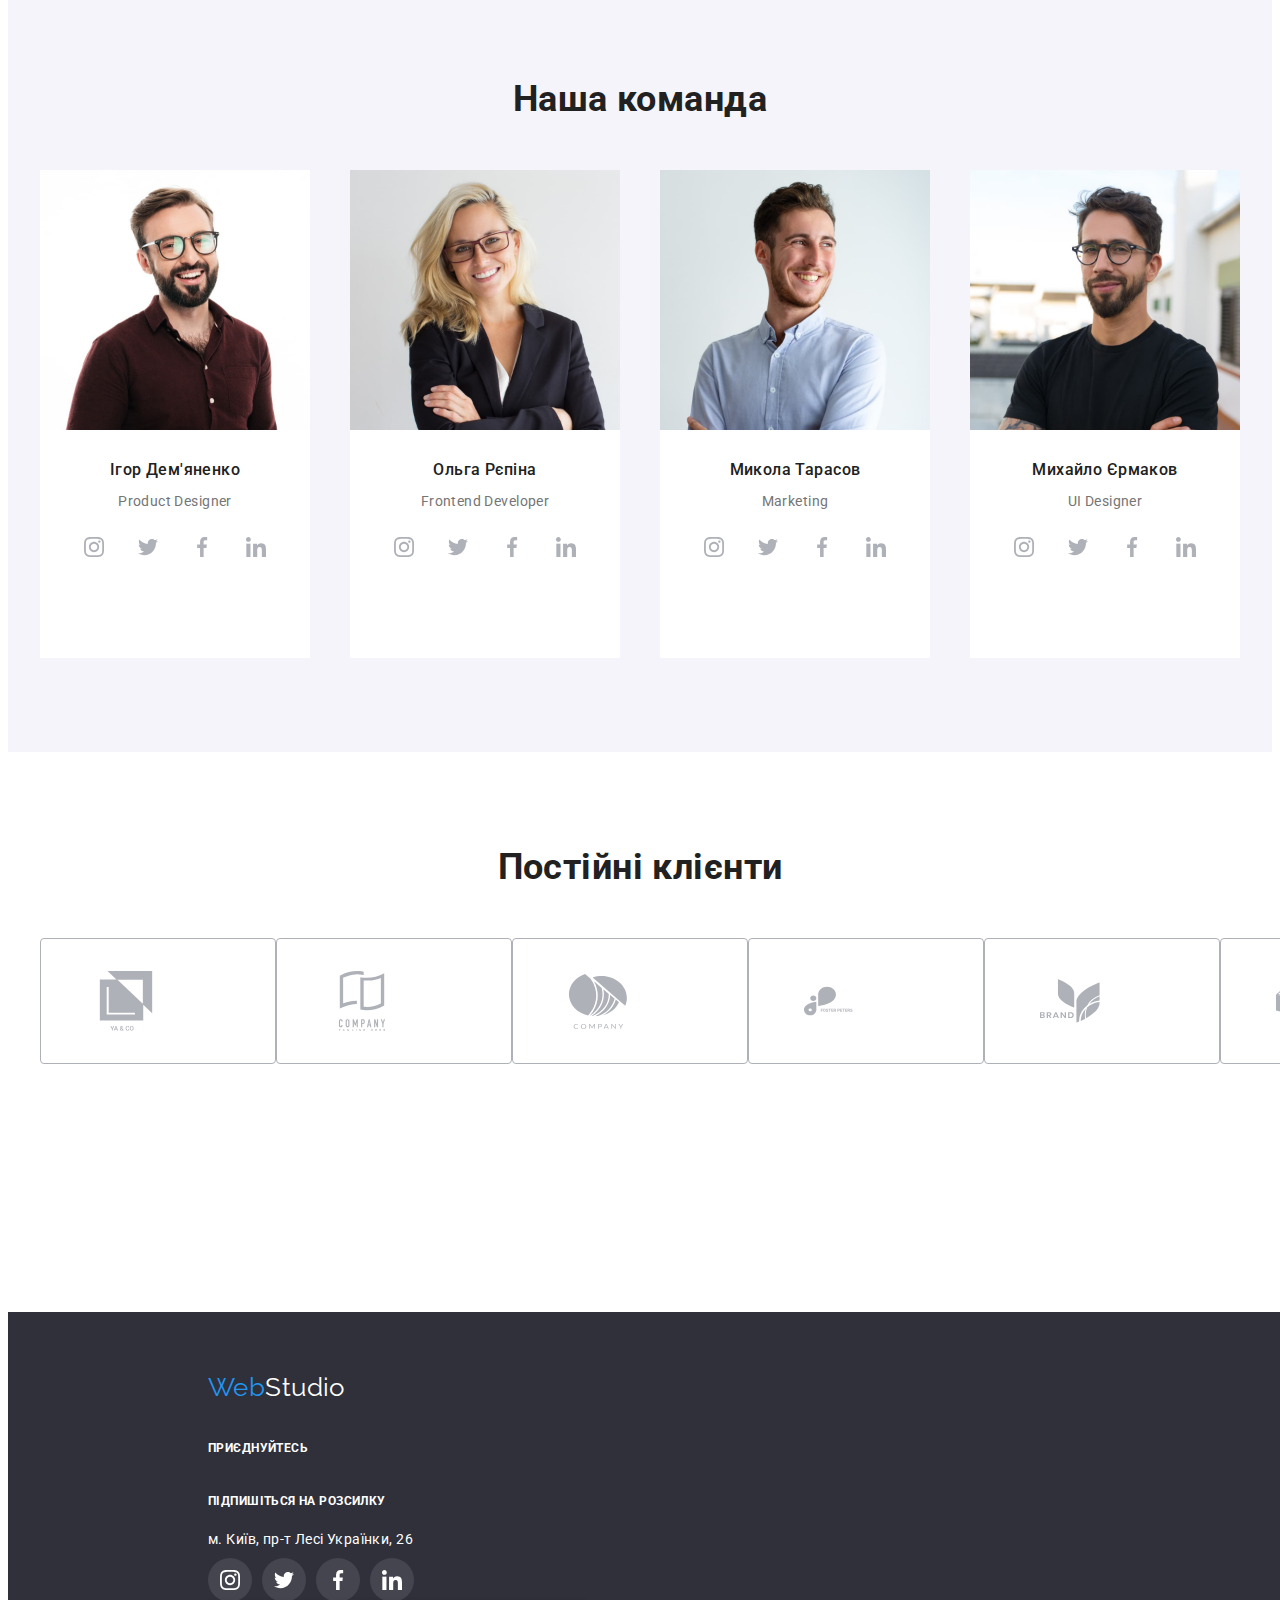
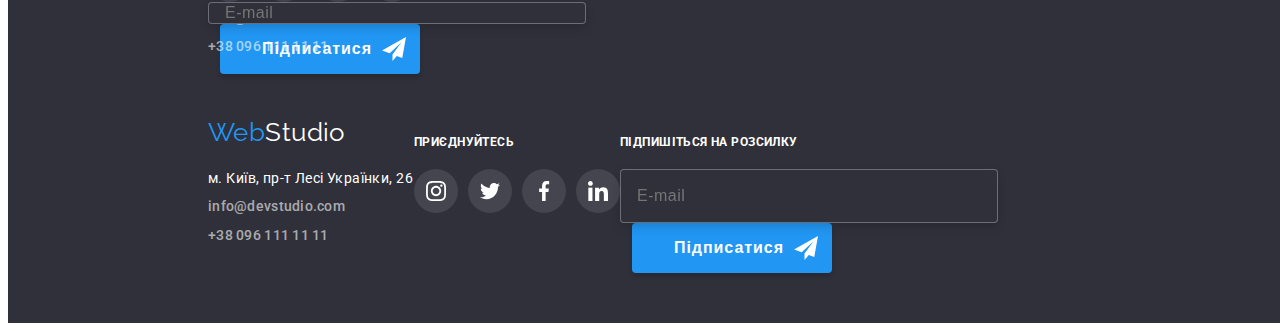
==== commit 55f4fbed: "footer-test" ====
--- a/index.html
+++ b/index.html
@@ -333,9 +333,9 @@
                 <h5 class="footer-first-flex__join-title">приєднуйтесь</h5>
                 <h5 class="footer-first-flex__join-title footer-first-flex__join-title--marginleft">підпишіться на розсилку</h5>
             </div>
-            <div class="footer-second-flex">
-                <address class="footer-second-flex__address-text">м. Київ, пр-т Лесі Українки, 26</address>
-                <ul class="footer-second-flex__footer-icon list">
+            <div class="footer__social">
+                <address class="footer__social__address-text">м. Київ, пр-т Лесі Українки, 26</address>
+                <ul class="footer__social__footer-icon list">
                     <li class="item">
                         <a class="circle-icon footer-circle-icon" href="#">
                             <svg class="icon" width="20" height="20">
@@ -385,66 +385,80 @@
                 </ul>
         </div>
             
+     <footer class="footer">
+      <div class="container footer__container">
+        <div class="footer__social">
+          <div class="footer-first-flex">
+            <a href="./index.html" class="logo footer-first-flex__footer-logo">
+              <span class="logo__accent">Web</span>Studio</a>
+            <address class="footer__social__address-text">м. Київ, пр-т Лесі Українки, 26</address>
+            <ul class="list footer-links">
+              <li class="item">
+                <a href="mailto:info@devstudio.com" class="contacts-nav__link footer-link link"
+                  >info@devstudio.com</a
+                >
+              </li>
+              <li class="item">
+                <a href="tel:+380961111111" class="contacts-nav__link footer-link link"
+                  >+38 096 111 11 11</a
+                >
+              </li>
+            </ul>
+          </div>
+        </div>
+
+        <div class="footer__social">
+          <h5 class="footer-first-flex__join-title">приєднуйтесь</h5>
+
+          <ul class="footer__social__footer-icon list">
+            <li class="item">
+              <a class="circle-icon footer-circle-icon" href="#">
+                <svg class="icon" width="20" height="20">
+                  <use href="./images/icon.svg#icon-instagram"></use>
+                </svg>
+              </a>
+            </li>
+            <li class="item">
+              <a class="circle-icon footer-circle-icon" href="#">
+                <svg class="icon" width="20" height="20">
+                  <use href="./images/icon.svg#icon-twitter"></use>
+                </svg>
+              </a>
+            </li>
+            <li class="item">
+              <a class="circle-icon footer-circle-icon" href="#">
+                <svg class="icon" width="20" height="20">
+                  <use href="./images/icon.svg#icon-facebook"></use>
+                </svg>
+              </a>
+            </li>
+            <li class="item">
+              <a class="circle-icon footer-circle-icon" href="#">
+                <svg class="icon" width="20" height="20">
+                  <use href="./images/icon.svg#icon-linkedin"></use>
+                </svg>
+              </a>
+            </li>
+          </ul>
+        </div>
+
+        <div class="footer__form">
+          <h5 class="footer-first-flex__join-title footer-first-flex__join-title--marginleft">
+            підпишіться на розсилку
+          </h5>
+          <form class="spam">
+            <label for="mail"></label>
+            <input class="spam-field" type="email" name="mail" placeholder="E-mail" />
+            <button class="spam-btn" type="submit">
+              Підписатися
+              <svg class="icon" width="24" height="24">
+                <use href="./images/icon.svg#icon-paperplane"></use>
+              </svg>
+            </button>
+          </form>
+        </div>
+      </div>
     </footer>
-
-    <div class="backdrop is-hidden" data-backdrop>
-        <div class="modal">
-            <p class="modal__title">Залиште свої дані, ми вам передзвонимо</p>
-             <form class="modal__form-field">
-
-                    <label for="name" class="modal__form-label">Ім'я
-                    <input type="name" class="modal__form-input" name="username" id="name">
-                    <svg class="modal__icon" width="18" height="18">
-                        <use href="./images/icon.svg#icon-persone"></use>
-                        </svg>
-                    </label>
-                
-                    <label for="tel" class="modal__form-label">Телефон
-                        <input type="tel" class="modal__form-input" name="phone" id="tel">
-                        <svg class="modal__icon" width="18" height="18">ramka
-                        <use href="./images/icon.svg#icon-modaltrubka"></use>
-                        </svg>
-                    </label>
-
-                    <label for="mail" class="modal__form-label">Пошта
-                        <input type="mail" class="modal__form-input" name="mail" id="mail">
-                        <svg class="modal__icon" width="18" height="18">
-                        <use href="./images/icon.svg#icon-modalenvelope"></use>
-                        </svg>
-                    
-                    </label>
-
-
-                    <label class="modal__form-label">Коментар
-                    <textarea class="modal__form-textarea" name="feedback" rows="5" placeholder="Введіть текст"></textarea>
-                    </label>
-
-                    <label class="modal__form-privacy">
-                        <svg class="modal__icon" width="18" height="18">
-                        <use href="./images/icon.svg#icon-modalramka"></use>
-                        </svg>
-
-                    <div class="checkbox-form">
-                        <input class="checkbox-form__hidden" type="checkbox" name="confirmation" value="agreement"/>
-                        <span class="checkbox-form_ramka"></span>
-                        <p class="checkbox-form__modal-text">Погоджуюся з розсилкою та приймаю <a href=""class="checkbox-form__agreement-link">Умови договору</a></p>
-                    </div>
-                    </label>
-
-                    <button class="modal-main-btn" type="submit">Відправити</button>
-                </form>
-                   <button class="modal-cross-btn" data-modal-close>
-                        <svg width="11" height="11">
-                        <use href="./images/icon.svg#icon-cross"></use>
-                        </svg>
-                    </button>
-        </div>
-        
-    
-    </div>
-        
-    
-    </div>
     
     <script src="./js/modal.js"></script>
 </body>
--- a/css/styles.css
+++ b/css/styles.css
@@ -322,7 +322,7 @@
   margin: 0;
 }
 
-.footer-second-flex__address-text {
+.footer__social__address-text {
   width: 231px;
   height: 21px;
   margin-bottom: 9px;
@@ -530,20 +530,26 @@
 }
 
 /* Footer-join */
+
+.footer__container{
+  display: flex;
+}
+
+
 .footer-first-flex {
   display: flex;
   flex-direction: column;
   width: 231px;
   margin-right: 70px;
 }
-.footer-second-flex {
+.footer__social {
   display: flex;
   flex-direction: column;
   width: 206px;
   height: 80px;
   /* margin-right: 93px; */
 }
-.third-flex{
+.footer__form{
   display: flex;
   flex-direction: column;
   width: 570px;
@@ -568,10 +574,10 @@
   color: var(--primary-white-color);
 }
 
-.footer-second-flex__footer-icon {
-  display: flex;
-}
-.all-flex{
+.footer__social__footer-icon {
+  display: flex;
+}
+.footer__wrapper{
   display: flex;
   flex-direction: row;
 }
@@ -631,7 +637,7 @@
 }
 
 
-.footer-second-flex__footer-icon .item:not(:last-child) {
+.footer__social__footer-icon .item:not(:last-child) {
   margin-right: 10px;
 }
 
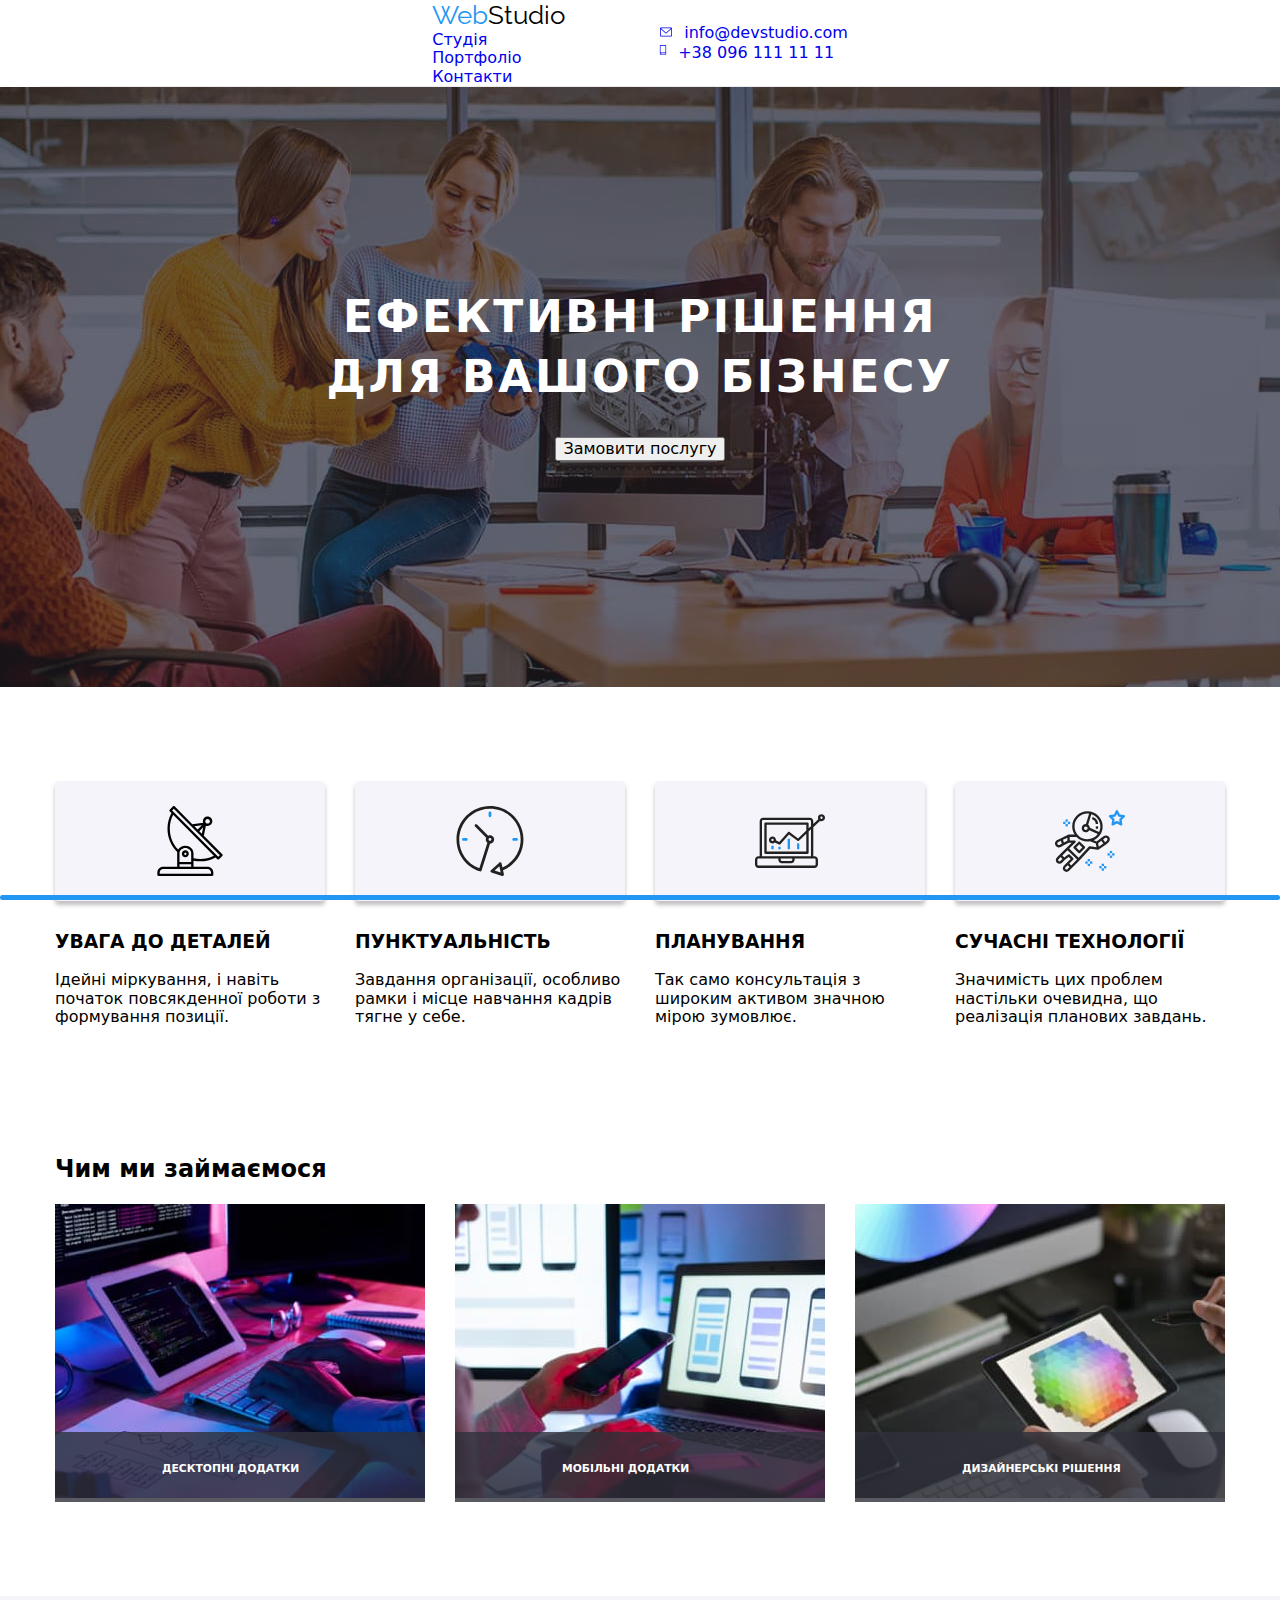
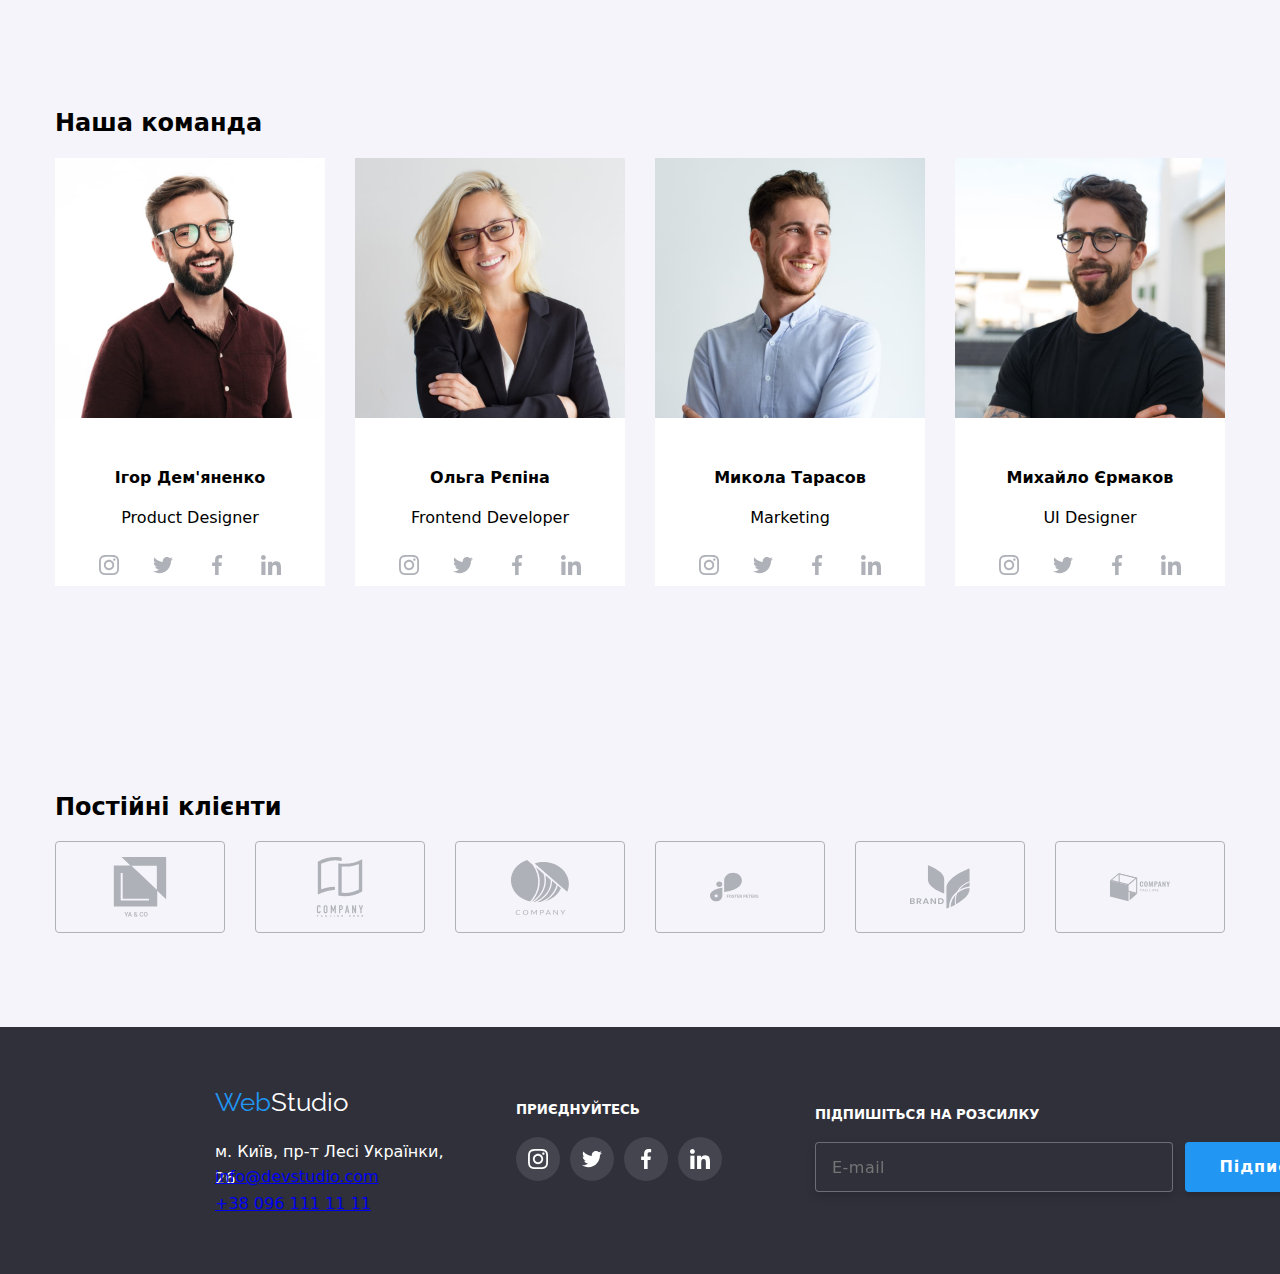
==== commit 28cf1187: "homework7" ====
--- a/index.html
+++ b/index.html
@@ -5,12 +5,13 @@
     <meta http-equiv="X-UA-Compatible" content="IE=edge">
     <meta name="viewport" content="width=device-width, initial-scale=1.0">
     <title>Precourse</title>
-    <style>
-        @import url('https://fonts.googleapis.com/css2?family=Raleway:wght@700&family=Roboto:wght@400;500;700;900&display=swap');
-    </style>
+    
+    <link href="https://fonts.googleapis.com/css2?family=Raleway:wght@700&family=Roboto:wght@400;500;700;900&display=swap" rel="stylesheet"> 
+    
     <link rel="stylesheet" href="https://cdnjs.cloudflare.com/ajax/libs/modern-normalize/1.1.0/modern-normalize.min.css"
         integrity="sha512-wpPYUAdjBVSE4KJnH1VR1HeZfpl1ub8YT/NKx4PuQ5NmX2tKuGu6U/JRp5y+Y8XG2tV+wKQpNHVUX03MfMFn9Q=="
         crossorigin="anonymous" referrerpolicy="no-referrer" />
+        <link rel="stylesheet" href="./css/main.min.css" />
     <link rel="stylesheet" href="./css/styles.css" />
 </head>
 <body>
@@ -327,114 +328,56 @@
         </section>
     </main>
     <footer class="footer">
-        <div class="footer__nav container"> 
-            <div class="footer-first-flex">
-                <a href="./index.html" class="logo footer-first-flex__footer-logo"> <span class="logo__accent">Web</span>Studio</a>
-                <h5 class="footer-first-flex__join-title">приєднуйтесь</h5>
-                <h5 class="footer-first-flex__join-title footer-first-flex__join-title--marginleft">підпишіться на розсилку</h5>
-            </div>
-            <div class="footer__social">
-                <address class="footer__social__address-text">м. Київ, пр-т Лесі Українки, 26</address>
-                <ul class="footer__social__footer-icon list">
-                    <li class="item">
-                        <a class="circle-icon footer-circle-icon" href="#">
-                            <svg class="icon" width="20" height="20">
-                                <use href="./images/icon.svg#icon-instagram"></use>
-                            </svg>
-                        </a>
-                    </li>
-                    <li class="item">
-                        <a class="circle-icon footer-circle-icon" href="#">
-                            <svg class="icon" width="20" height="20">
-                                <use href="./images/icon.svg#icon-twitter"></use>
-                            </svg>
-                        </a>
-                    </li>
-                    <li class="item">
-                        <a class="circle-icon footer-circle-icon" href="#">
-                            <svg class="icon" width="20" height="20">
-                                <use href="./images/icon.svg#icon-facebook"></use>
-                            </svg>
-                        </a>
-                    </li>
-                    <li class="item">
-                        <a class="circle-icon footer-circle-icon" href="#">
-                            <svg class="icon" width="20" height="20">
-                                <use href="./images/icon.svg#icon-linkedin"></use>
-                            </svg>
-                        </a>
-                    </li>
-                </ul>
-                <form class="spam"></form>
-                    <label for="mail"></label>
-                    <input class="spam-field" type="email" name="mail" placeholder="E-mail" />
-                    <button class="spam-btn" type="submit">Підписатися
-                        <svg class="icon" width="24" height="24">
-                                <use href="./images/icon.svg#icon-paperplane"></use>
-                            </svg>
-                    </button>
-                </form>
-            </div>
-                <ul class="list footer-links">
-                    <li class="item">
-                        <a href="mailto:info@devstudio.com" class="contacts-nav__link footer-link link">info@devstudio.com</a>
-                    </li>
-                    <li class="item">
-                        <a href="tel:+380961111111" class="contacts-nav__link footer-link link">+38 096 111 11 11</a>
-                    </li>
-                </ul>
+      <div class="container footer__container">
+        <div class=".footer-wrapper">
+          <a href="./index.html" class="logo footer-wrapper__footer-logo">
+            <span class="logo__accent">Web</span>Studio</a
+          >
+          <address class="footer-wrapper__address-text">м. Київ, пр-т Лесі Українки, 26</address>
+          <ul class="list footer-wrapper__footer-link-list">
+            <li class="item">
+              <a
+                href="mailto:info@devstudio.com"
+                class="contacts-nav__link footer-wrapper__footer-linklink"
+                >info@devstudio.com</a
+              >
+            </li>
+            <li class="item">
+              <a href="tel:+380961111111" class="contacts-nav__link footer-wrapper__footer-linklink"
+                >+38 096 111 11 11</a
+              >
+            </li>
+          </ul>
         </div>
-            
-     <footer class="footer">
-      <div class="container footer__container">
-        <div class="footer__social">
-          <div class="footer-first-flex">
-            <a href="./index.html" class="logo footer-first-flex__footer-logo">
-              <span class="logo__accent">Web</span>Studio</a>
-            <address class="footer__social__address-text">м. Київ, пр-т Лесі Українки, 26</address>
-            <ul class="list footer-links">
-              <li class="item">
-                <a href="mailto:info@devstudio.com" class="contacts-nav__link footer-link link"
-                  >info@devstudio.com</a
-                >
-              </li>
-              <li class="item">
-                <a href="tel:+380961111111" class="contacts-nav__link footer-link link"
-                  >+38 096 111 11 11</a
-                >
-              </li>
-            </ul>
-          </div>
-        </div>
-
-        <div class="footer__social">
-          <h5 class="footer-first-flex__join-title">приєднуйтесь</h5>
-
-          <ul class="footer__social__footer-icon list">
-            <li class="item">
-              <a class="circle-icon footer-circle-icon" href="#">
-                <svg class="icon" width="20" height="20">
+
+        <div class="footer-social">
+          <h5 class="footer-title">приєднуйтесь</h5>
+
+          <ul class="social-icon-list list">
+            <li class="item">
+              <a class="circle-icon social-icon-list__link" href="#">
+                <svg class="social-icon-list__icon" width="20" height="20">
                   <use href="./images/icon.svg#icon-instagram"></use>
                 </svg>
               </a>
             </li>
             <li class="item">
-              <a class="circle-icon footer-circle-icon" href="#">
-                <svg class="icon" width="20" height="20">
+              <a class="circle-icon social-icon-list__link" href="#">
+                <svg class="social-icon-list__icon" width="20" height="20">
                   <use href="./images/icon.svg#icon-twitter"></use>
                 </svg>
               </a>
             </li>
             <li class="item">
-              <a class="circle-icon footer-circle-icon" href="#">
-                <svg class="icon" width="20" height="20">
+              <a class="circle-icon social-icon-list__link" href="#">
+                <svg class="social-icon-list__icon" width="20" height="20">
                   <use href="./images/icon.svg#icon-facebook"></use>
                 </svg>
               </a>
             </li>
             <li class="item">
-              <a class="circle-icon footer-circle-icon" href="#">
-                <svg class="icon" width="20" height="20">
+              <a class="circle-icon social-icon-list__link" href="#">
+                <svg class="social-icon-list__icon" width="20" height="20">
                   <use href="./images/icon.svg#icon-linkedin"></use>
                 </svg>
               </a>
@@ -442,16 +385,14 @@
           </ul>
         </div>
 
-        <div class="footer__form">
-          <h5 class="footer-first-flex__join-title footer-first-flex__join-title--marginleft">
-            підпишіться на розсилку
-          </h5>
-          <form class="spam">
+        <div class="footer-form">
+          <h5 class="footer-title">підпишіться на розсилку</h5>
+          <form class="footer-form__spam">
             <label for="mail"></label>
-            <input class="spam-field" type="email" name="mail" placeholder="E-mail" />
-            <button class="spam-btn" type="submit">
+            <input class="footer-form__spam-field" type="email" name="mail" placeholder="E-mail" />
+            <button class="footer-form__spam-btn" type="submit">
               Підписатися
-              <svg class="icon" width="24" height="24">
+              <svg class="footer-form__icon" width="24" height="24">
                 <use href="./images/icon.svg#icon-paperplane"></use>
               </svg>
             </button>
@@ -459,6 +400,65 @@
         </div>
       </div>
     </footer>
+
+    <div class="backdrop is-hidden" data-backdrop>
+        <div class="modal">
+            <p class="modal__title">Залиште свої дані, ми вам передзвонимо</p>
+             <form class="modal__form-field">
+
+                    <label for="name" class="modal__form-label">Ім'я
+                    <input type="name" class="modal__form-input" name="username" id="name">
+                    <svg class="modal__icon" width="18" height="18">
+                        <use href="./images/icon.svg#icon-persone"></use>
+                        </svg>
+                    </label>
+                
+                    <label for="tel" class="modal__form-label">Телефон
+                        <input type="tel" class="modal__form-input" name="phone" id="tel">
+                        <svg class="modal__icon" width="18" height="18">ramka
+                        <use href="./images/icon.svg#icon-modaltrubka"></use>
+                        </svg>
+                    </label>
+
+                    <label for="mail" class="modal__form-label">Пошта
+                        <input type="mail" class="modal__form-input" name="mail" id="mail">
+                        <svg class="modal__icon" width="18" height="18">
+                        <use href="./images/icon.svg#icon-modalenvelope"></use>
+                        </svg>
+                    
+                    </label>
+
+
+                    <label class="modal__form-label">Коментар
+                    <textarea class="modal__form-textarea" name="feedback" rows="5" placeholder="Введіть текст"></textarea>
+                    </label>
+
+                    <label class="modal__form-privacy">
+                        <svg class="modal__icon" width="18" height="18">
+                        <use href="./images/icon.svg#icon-modalramka"></use>
+                        </svg>
+
+                    <div class="checkbox-form">
+                        <input class="checkbox-form__hidden" type="checkbox" name="confirmation" value="agreement"/>
+                        <span class="checkbox-form_ramka"></span>
+                        <p class="checkbox-form__modal-text">Погоджуюся з розсилкою та приймаю <a href=""class="checkbox-form__agreement-link">Умови договору</a></p>
+                    </div>
+                    </label>
+
+                    <button class="modal-main-btn" type="submit">Відправити</button>
+                </form>
+                   <button class="modal-cross-btn" data-modal-close>
+                        <svg width="11" height="11">
+                        <use href="./images/icon.svg#icon-cross"></use>
+                        </svg>
+                    </button>
+        </div>
+        
+    
+    </div>
+        
+    
+    </div>
     
     <script src="./js/modal.js"></script>
 </body>
--- a/css/main.min.css
+++ b/css/main.min.css
@@ -0,0 +1 @@
+:root{--primary-text-color: #757575;--primery-title-color: #212121;--accent-color: #2196F3;--primary-white-color: #FFFFFF;--footer-hero-background-color: #2F303A;--header-logo-color: #000000;--staff-color: #F5F4FA;--icon-color: #AFB1B8}.list{list-style:none;padding:0;margin:0}.link{text-decoration:none}/*! modern-normalize v1.1.0 | MIT License | https://github.com/sindresorhus/modern-normalize */*,::before,::after{-webkit-box-sizing:border-box;box-sizing:border-box}html{line-height:1.15;-webkit-text-size-adjust:100%;-moz-tab-size:4;-o-tab-size:4;tab-size:4}body{margin:0;font-family:system-ui,-apple-system,"Segoe UI",Roboto,Helvetica,Arial,sans-serif,"Apple Color Emoji","Segoe UI Emoji"}hr{height:0;color:inherit}abbr[title]{-webkit-text-decoration:underline dotted;text-decoration:underline dotted}b,strong{font-weight:bolder}code,kbd,samp,pre{font-family:ui-monospace,SFMono-Regular,Consolas,"Liberation Mono",Menlo,monospace;font-size:1em}small{font-size:80%}sub,sup{font-size:75%;line-height:0;position:relative;vertical-align:baseline}sub{bottom:-0.25em}sup{top:-0.5em}table{text-indent:0;border-color:inherit}button,input,optgroup,select,textarea{font-family:inherit;font-size:100%;line-height:1.15;margin:0}button,select{text-transform:none}button,[type=button],[type=reset],[type=submit]{-webkit-appearance:button}::-moz-focus-inner{border-style:none;padding:0}:-moz-focusring{outline:1px dotted ButtonText}:-moz-ui-invalid{box-shadow:none}legend{padding:0}progress{vertical-align:baseline}::-webkit-inner-spin-button,::-webkit-outer-spin-button{height:auto}[type=search]{-webkit-appearance:textfield;outline-offset:-2px}::-webkit-search-decoration{-webkit-appearance:none}::-webkit-file-upload-button{-webkit-appearance:button;font:inherit}summary{display:list-item}.hidden{visibility:hidden;position:absolute;width:1px;height:1px;padding:0;margin:-1px;-webkit-clip-path:inset(100%);clip-path:inset(100%);clip:rect(0 0 0 0);overflow:hidden;white-space:nowrap;border:0}.logo{display:inline-block;text-decoration:none;margin-right:93px;font-family:"Raleway",variable;font-size:26px;line-height:1.19;color:var(--header-logo-color)}.logo__accent{color:var(--accent-color)}.hero{padding-top:0}.hero__title{margin-top:0;margin-bottom:30px;margin-left:auto;margin-right:auto;width:696px;text-transform:uppercase;font-weight:900;font-size:44px;line-height:1.36;letter-spacing:.06em;color:var(--primary-white-color)}@imput "./navigation";.footer{min-width:1600px;padding-top:60px;padding-bottom:60px;background:var(--footer-hero-background-color);margin:0 auto}/*# sourceMappingURL=main.min.css.map */--- a/css/styles.css
+++ b/css/styles.css
@@ -1,33 +1,7 @@
-:root {
-  --primary-text-color: #757575;
-  --primery-title-color: #212121;
-  --accent-color: #2196f3;
-  --primary-white-color: #ffffff;
-  --footer-hero-background-color: #2f303a;
-  --header-logo-color: #000000;
-  --staff-color: #f5f4fa;
-  --icon-color: #afb1b8;
-}
-
-body {
-  background-color: var(--primary-white-color);
-  color: var(--primary-text-color);
-  font-family: Roboto, sans-serif;
-  font-size: 14px;
-  letter-spacing: 0.03em;
-}
-
-.list {
-  list-style: none;
-  padding: 0;
-  margin: 0;
-}
-
-.link {
-  text-decoration: none;
-}
-
-.logo {
+
+
+
+/* .logo {
   display: inline-block;
   text-decoration: none;
   margin-right: 93px;
@@ -39,9 +13,9 @@
 }
 .logo__accent {
   color: var(--accent-color);
-}
-
-.contacts-nav__link {
+} */
+
+/* .contacts-nav__link {
   display: flex;
   align-items: center;
   color: var(--primary-text-color);
@@ -55,26 +29,22 @@
 .contacts-nav__link:hover,
 .contacts-nav__link:focus {
   color: var(--accent-color);
-}
-
-.link:hover,
-.link:focus {
-  color: var(--accent-color);
-}
-
-.hero {
+} */
+
+
+/* .hero {
   padding-top: 0;
-}
-
-.footer {
+} */
+
+/* .footer {
   min-width: 1600px;
   padding-top: 60px;
   padding-bottom: 60px;
   background: var(--footer-hero-background-color);
   margin: 0 auto;
-}
-
-.hero__title {
+} */
+
+/* .hero__title {
   margin-top: 0;
   margin-bottom: 30px;
   margin-left: auto;
@@ -87,9 +57,9 @@
   line-height: 1.36;
   letter-spacing: 0.06em;
   color: var(--primary-white-color);
-}
-
-.hidden {
+} */
+
+/* .hidden {
   visibility: hidden;
 
   position: absolute;
@@ -102,9 +72,9 @@
   overflow: hidden;
   white-space: nowrap;
   border: 0;
-}
-
-.work__title,
+} */
+
+/* .work__title,
 .team__title,
 .clients__title {
   margin-top: 0;
@@ -117,17 +87,17 @@
   font-size: 36px;
   line-height: 1.17;
   color: var(--primery-title-color);
-}
-
-.team__title {
+} */
+
+/* .team__title {
   width: 264px;
-}
-
-.clients__title {
+} */
+
+/* .clients__title {
   margin-bottom: 50px;
-}
-
-.site-nav__link {
+} */
+
+/* .site-nav__link {
   position: relative;
   display: block;
   padding-top: 32px;
@@ -139,67 +109,71 @@
   color: var(--primery-title-color);
 
   transition: color 250ms cubic-bezier(0.4, 0, 0.2, 1);
-}
-
-.site-nav__link--current,
-.portfolio__project .current {
+} */
+
+/* .site-nav__link:hover,
+.site-nav__link:focus {
   color: var(--accent-color);
 }
-
-.site-nav {
+.site-nav__link--current{
+  color: var(--accent-color);
+} */
+
+/* .site-nav {
   display: flex;
 }
 
 .site-nav .item + .item {
   margin-left: 50px;
-}
-
-.contacts-nav {
+} */
+
+
+/* .navigation {
+  display: flex;
+}
+
+.navigation .logo {
+  display: flex;
+  align-items: center;
+} */
+
+/* .contacts-nav {
   display: flex;
   margin-left: auto;
-}
-
-.navigation {
-  display: flex;
-}
-
-.navigation .logo {
-  display: flex;
-  align-items: center;
 }
 
 .contacts-nav .item:not(:last-child) {
   padding-right: 50px;
-}
-
-.features-list__title {
+} */
+
+/* .features-list__title {
   margin-top: 0;
   margin-bottom: 10px;
   width: 270px;
   font-size: 14px;
   line-height: 1.14;
   color: var(--primery-title-color);
-}
-
-.features__text {
+} */
+
+/* .features__text {
   margin-top: 0;
   margin-bottom: 0;
   width: 270px;
-}
-
-.business-card__name {
+} */
+
+/* .business-card__name {
   margin-top: 0;
   margin-bottom: 10px;
   font-weight: 500;
   font-size: 16px;
   line-height: 1.19;
   color: var(--primery-title-color);
-}
+} */
 
 .team {
   background-color: var(--staff-color);
 }
-
+/* 
 .hero__button {
   display: inline-block;
   min-width: 216px;
@@ -220,14 +194,14 @@
   font-family: inherit;
 
   transition: background-color 250ms cubic-bezier(0.4, 0, 0.2, 1);
-}
-
-.hero__button:hover,
+} */
+
+/* .hero__button:hover,
 .hero__button:focus {
   background-color: var(--accent-color);
-}
-
-.portfolio__button-list {
+} */
+
+/* .portfolio__button-list {
   display: flex;
   justify-content: center;
   margin-bottom: 34px;
@@ -235,9 +209,9 @@
 
 .portfolio__button-list .item:not(:last-child) {
   margin-right: 8px;
-}
-
-.portfolio__button {
+} */
+
+/* .portfolio__button {
   display: inline-block;
   cursor: pointer;
   text-align: center;
@@ -254,10 +228,12 @@
 
   transition: background-color 250ms cubic-bezier(0.4, 0, 0.2, 1),
     color 250ms cubic-bezier(0.4, 0, 0.2, 1), box-shadow 250ms cubic-bezier(0.4, 0, 0.2, 1);
-}
-
-.portfolio__project .current {
+} */
+
+/* .portfolio__button--current {
   padding: 6px 25px;
+  background-color: var(--accent-color);
+  color: var(--primary-white-color)
 }
 
 .portfolio__button:hover,
@@ -265,16 +241,9 @@
   background-color: var(--accent-color);
   color: var(--primary-white-color);
   box-shadow: 0 4px 4px 0 rgba(0, 0, 0, 0.25);
-}
-
-.project-title {
-  margin-top: 0;
-  margin-bottom: 4px;
-  font-size: 18px;
-  line-height: 2;
-  letter-spacing: 0.06em;
-  color: var(--primery-title-color);
-}
+} */
+
+
 
 .project-examples {
   padding: 20px 24px;
@@ -283,11 +252,11 @@
   border: 1px solid #eeeeee;
 }
 
-.footer-link {
+.footer-wrapper__footer-link{
   color: rgba(255, 255, 255, 0.6);
 }
 
-.footer-links .item:not(:last-child) {
+.footer-wrapper__footer-link-list .item:not(:last-child) {
   margin-bottom: 9px;
 }
 
@@ -322,7 +291,7 @@
   margin: 0;
 }
 
-.footer__social__address-text {
+.footer-wrapper__address-text {
   width: 231px;
   height: 21px;
   margin-bottom: 9px;
@@ -364,17 +333,17 @@
   padding-bottom: 94px;
 }
 
-.clients {
+/* .clients {
   height: 372px;
   margin-left: auto;
   margin-right: auto;
   background-color: var(--primary-white-color);
-}
-
-.footer-container {
+} */
+
+/* .footer-container {
   padding-top: 0;
   padding-bottom: 0;
-}
+} */
 
 .project-container {
   padding-top: 50px;
@@ -531,60 +500,72 @@
 
 /* Footer-join */
 
-.footer__container{
-  display: flex;
-}
-
-
-.footer-first-flex {
-  display: flex;
-  flex-direction: column;
-  width: 231px;
+.footer__container {
+  display: flex;
+}
+
+.footer-wrapper {
+  display: flex;
   margin-right: 70px;
 }
-.footer__social {
+
+.footer-social {
   display: flex;
   flex-direction: column;
   width: 206px;
   height: 80px;
-  /* margin-right: 93px; */
-}
-.footer__form{
+  padding-top: 15px;
+  margin-left: 70px;
+  margin-right: 93px;
+  padding-bottom: 97px;
+}
+
+.footer-form {
   display: flex;
   flex-direction: column;
   width: 570px;
   height: 86px;
-}
-.both-flex{
-  display: flex;
-  width: 580px;
-}
-.footer-first-flex__join-title {
+  padding-top: 20px;
+  padding-bottom: 83px;
+}
+
+.footer-title {
   line-height: 1.14;
   text-transform: uppercase;
   margin-bottom: 20px;
+  margin-top: 0;
   color: var(--primary-white-color);
 }
 
-.footer-first-flex__footer-logo {
+.footer-wrapper__footer-logo {
   display: inline-block;
   margin-right: 0;
   padding: 0;
   margin-bottom: 20px;
   color: var(--primary-white-color);
 }
-
-.footer__social__footer-icon {
-  display: flex;
-}
-.footer__wrapper{
-  display: flex;
-  flex-direction: row;
-}
-/* Spam-form */
-
-
-.spam-btn {
+.social-icon-list {
+  display: flex;
+  width: 206px;
+  height: 44px;
+}
+
+.social-icon-list .item:not(:last-child) {
+  margin-right: 10px;
+}
+
+.social-icon-list__link {
+  fill: var(--primary-white-color);
+  background-color: rgba(255, 255, 255, 0.1);
+}
+
+/* footer-form__spam-form */
+
+.footer-form__spam {
+  display: flex;
+}
+
+.footer-form__spam-btn {
   display: flex;
   justify-content: center;
   align-items: center;
@@ -605,15 +586,14 @@
   border-radius: 4px;
 }
 
-.spam-field {
+.footer-form__spam-field {
   width: 358px;
   height: 50px;
   background-color: rgba(47, 48, 58, 1);
   border: 1px solid rgba(255, 255, 255, 0.3);
   filter: drop-shadow(0px 4px 4px rgba(0, 0, 0, 0.15));
   border-radius: 4px;
-  padding-left: 16px;
-
+  padding: 15px 0 15px 16px; 
   font-weight: 400;
   font-size: 16px;
   line-height: 1.25;
@@ -621,30 +601,20 @@
   color: rgba(255, 255, 255, 0.6);
 }
 
-.spam-btn .icon {
+.footer-form__spam-field input::placeholder {
+  font-weight: 400;
+  font-size: 30px;
+}
+
+.footer-form__icon {
   margin-left: 10px;
   fill: var(--primary-white-color);
 }
 
-.spam-field input::placeholder {
-  font-weight: 400;
-  font-size: 30px;
-  padding-left: 16px;
-  padding-top: 12px;
-  line-height: 1.25;
-  letter-spacing: 0.03em;
-  color: rgba(255, 255, 255, 0.6);
-}
-
-
-.footer__social__footer-icon .item:not(:last-child) {
-  margin-right: 10px;
-}
-
-.footer-circle-icon {
-  fill: var(--primary-white-color);
-  background-color: rgba(255, 255, 255, 0.1);
-}
+
+
+
+
 
 /* Position */
 
